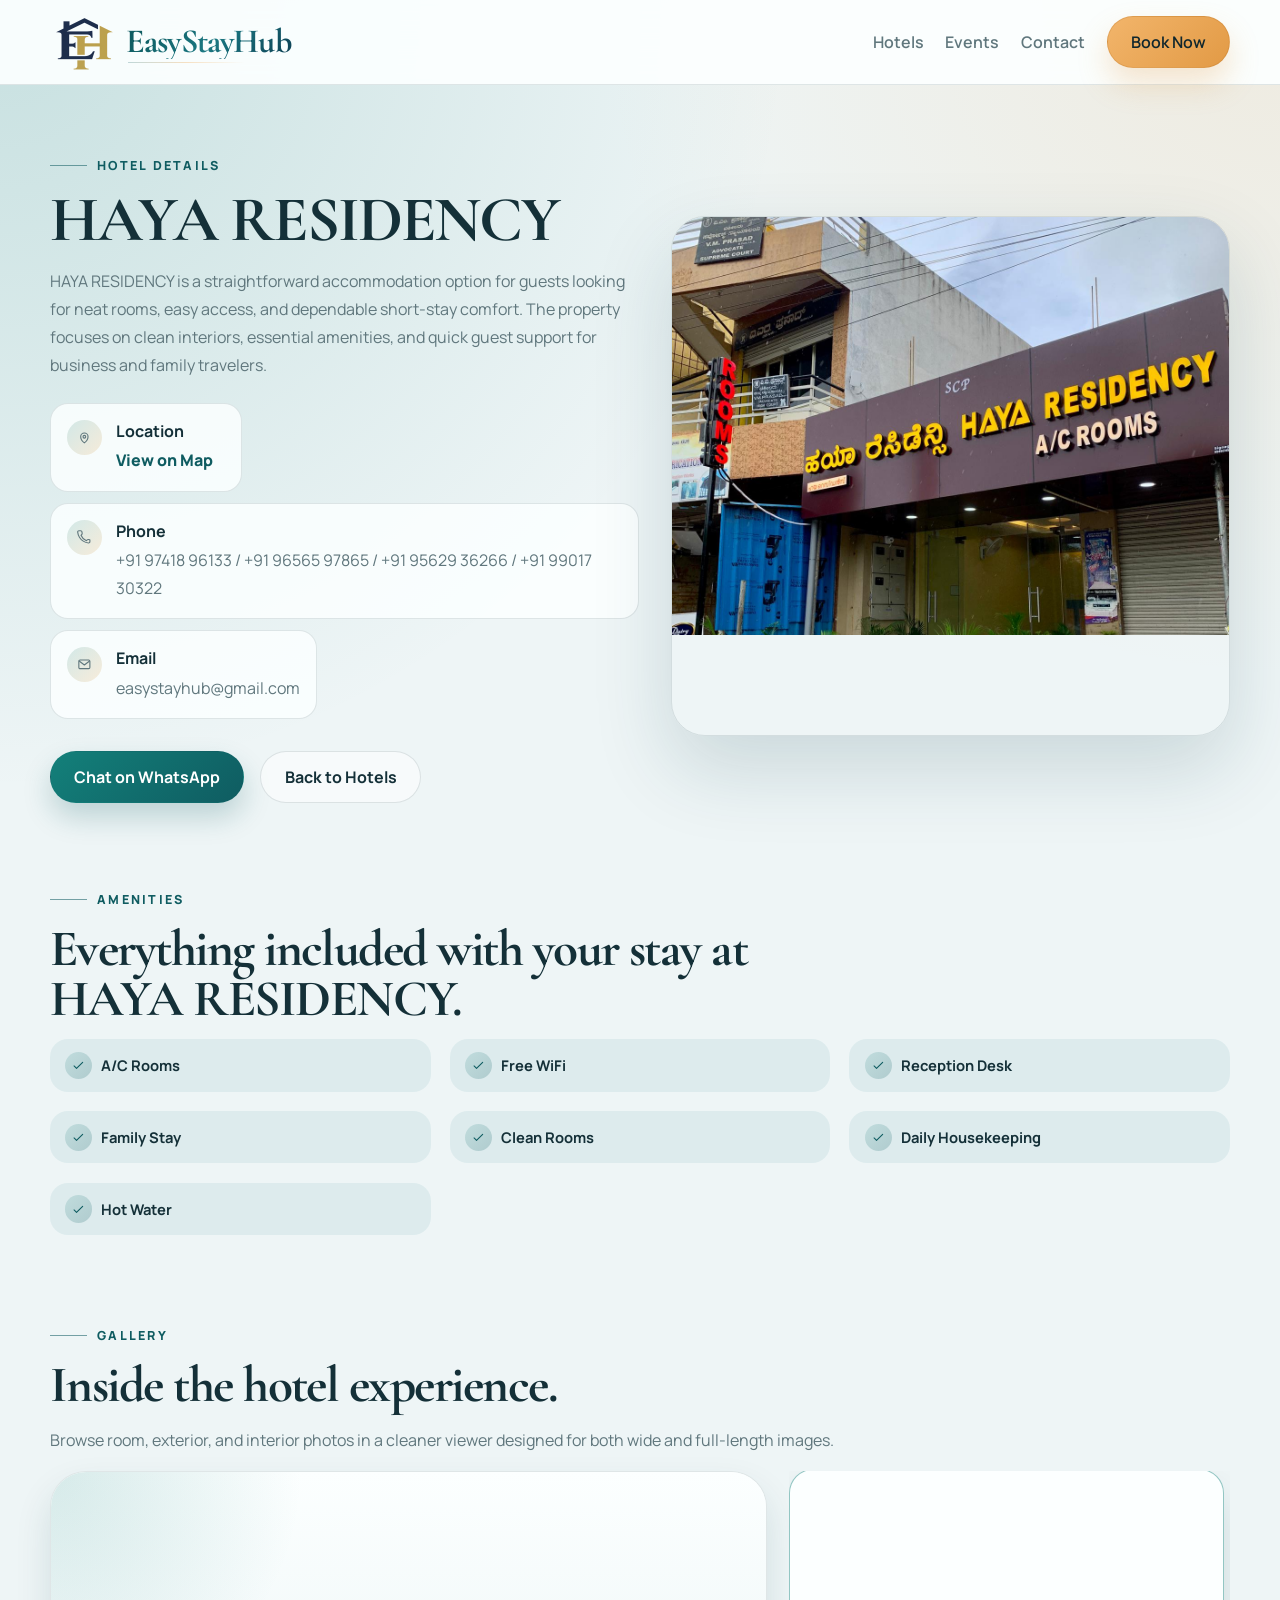
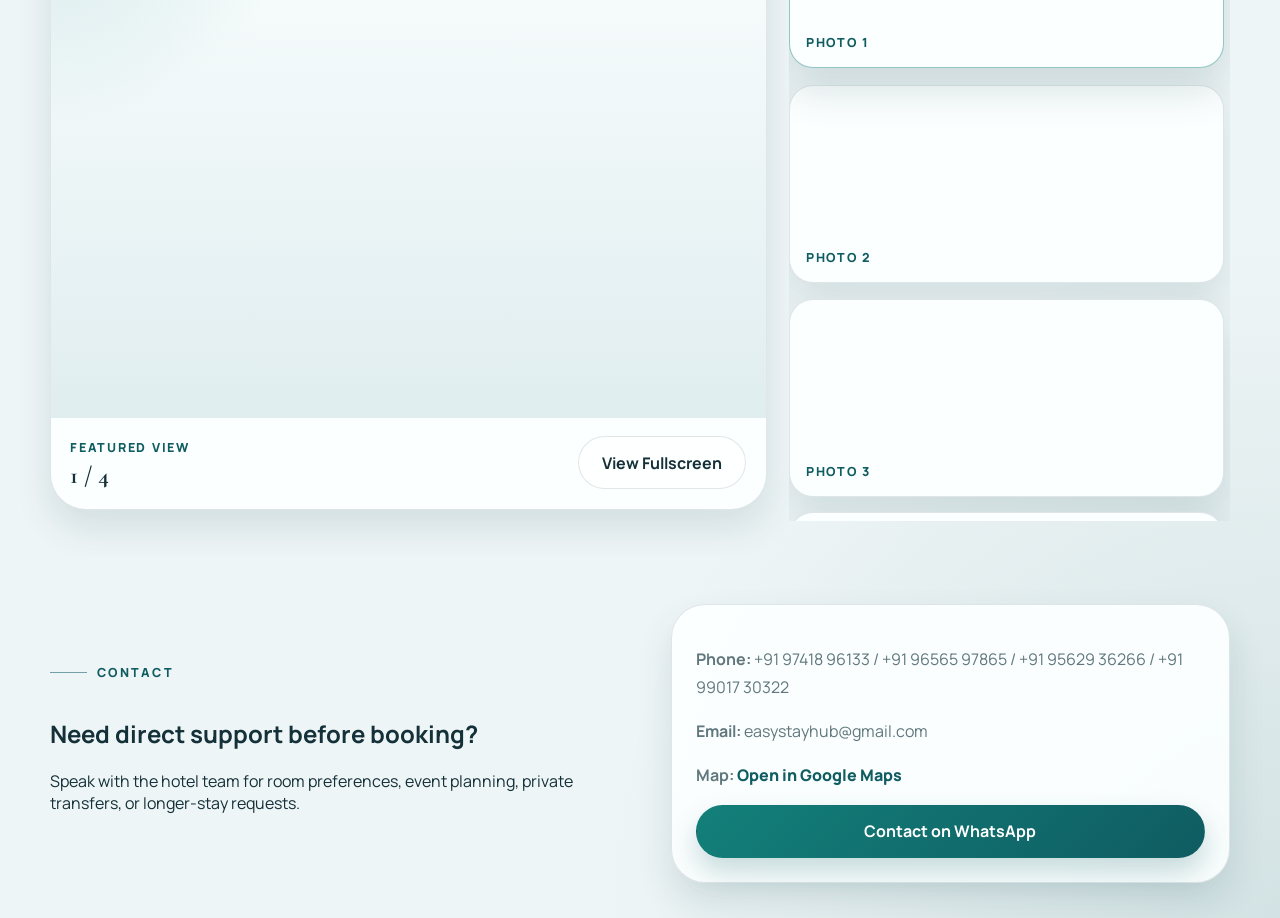
==== haya-residency-mysore.html @ eac0e6a0 "feat: add guest moments images and enhance SEO metadata for hotel pages" ====
<!DOCTYPE html>
<html lang="en">
<head>
  <meta charset="UTF-8">
  <meta name="viewport" content="width=device-width, initial-scale=1.0">
  <title>Haya Residency Mysore – Hotel near Devegowda Circle, Ring Road | EasyStayHub</title>
  <meta name="description" content="Haya Residency, Mysore – A/C rooms near Devegowda Circle on Ring Road, Alanahalli. Clean family stays, free WiFi and direct WhatsApp booking.">
  <meta name="keywords" content="Haya Residency Mysore, hotel near Devegowda Circle Mysore, hotel on Ring Road Mysore, Alanahalli hotel, AC rooms Mysore, family stay Mysore, budget hotel Mysore">
  <meta name="robots" content="index, follow, max-image-preview:large">
  <meta name="theme-color" content="#13807a">
  <link rel="canonical" href="https://www.easystayhub.in/haya-residency-mysore.html">
  <meta name="geo.region" content="IN-KA">
  <meta name="geo.placename" content="Mysuru, Karnataka">

  <meta property="og:type" content="website">
  <meta property="og:locale" content="en_IN">
  <meta property="og:site_name" content="EasyStayHub">
  <meta property="og:title" content="Haya Residency Mysore – Hotel near Devegowda Circle, Ring Road | EasyStayHub">
  <meta property="og:description" content="Haya Residency, Mysore – A/C rooms near Devegowda Circle on Ring Road, Alanahalli. Clean family stays, free WiFi and direct WhatsApp booking.">
  <meta property="og:url" content="https://www.easystayhub.in/haya-residency-mysore.html">
  <meta property="og:image" content="https://www.easystayhub.in/assets/images/haya-residency/front.jpeg">

  <meta name="twitter:card" content="summary_large_image">
  <meta name="twitter:title" content="Haya Residency Mysore – Hotel near Devegowda Circle, Ring Road | EasyStayHub">
  <meta name="twitter:description" content="Haya Residency, Mysore – A/C rooms near Devegowda Circle on Ring Road, Alanahalli. Clean family stays, free WiFi and direct WhatsApp booking.">
  <meta name="twitter:image" content="https://www.easystayhub.in/assets/images/haya-residency/front.jpeg">
  <link rel="preconnect" href="https://fonts.googleapis.com">
  <link rel="preconnect" href="https://fonts.gstatic.com" crossorigin>
  <link
    href="https://fonts.googleapis.com/css2?family=Cormorant+Garamond:wght@500;600;700&family=Manrope:wght@400;500;600;700;800&display=optional"
    rel="stylesheet"
  >
  <link rel="icon" type="image/png" sizes="32x32" href="https://www.easystayhub.in/assets/branding/logo-32.png">
  <link rel="icon" type="image/png" sizes="128x128" href="https://www.easystayhub.in/assets/branding/logo-128.png">
  <link rel="shortcut icon" href="https://www.easystayhub.in/assets/branding/logo-128.png" type="image/png">
  <link rel="apple-touch-icon" sizes="180x180" href="assets/branding/logo-clean-512.png">
  <link rel="stylesheet" href="css/styles.css">
  <!-- Google tag (gtag.js) -->
  <script async src="https://www.googletagmanager.com/gtag/js?id=G-RTJPG3TEYF"></script>
  <script>
    window.dataLayer = window.dataLayer || [];
    function gtag() {dataLayer.push(arguments);}
    gtag("js", new Date());
    gtag("config", "G-RTJPG3TEYF");
  </script>
  <script type="application/ld+json">
{
  "@context": "https://schema.org",
  "@graph": [
    {
      "@type": "Hotel",
      "@id": "https://www.easystayhub.in/haya-residency-mysore.html#hotel",
      "name": "Haya Residency Mysore",
      "alternateName": "HAYA RESIDENCY",
      "url": "https://www.easystayhub.in/haya-residency-mysore.html",
      "description": "HAYA RESIDENCY is a straightforward accommodation option for guests looking for neat rooms, easy access, and dependable short-stay comfort. The property focuses on clean interiors, essential amenities, and quick guest support for business and family travelers.",
      "image": [
        "https://www.easystayhub.in/assets/images/haya-residency/front.jpeg",
        "https://www.easystayhub.in/assets/images/haya-residency/room-1.jpeg",
        "https://www.easystayhub.in/assets/images/haya-residency/corridor.jpeg",
        "https://www.easystayhub.in/assets/images/haya-residency/reception.jpeg"
      ],
      "telephone": "+91 99017 30322",
      "email": "easystayhub@gmail.com",
      "address": {
        "@type": "PostalAddress",
        "streetAddress": "Devegowda Circle, Ring Rd, near HP Petrol Bunk, Alanahalli",
        "addressLocality": "Mysuru",
        "addressRegion": "Karnataka",
        "addressCountry": "IN",
        "postalCode": "570028"
      },
      "areaServed": [
        {
          "@type": "Place",
          "name": "Ring Road, Mysuru"
        },
        {
          "@type": "Place",
          "name": "Alanahalli, Mysuru"
        },
        {
          "@type": "Place",
          "name": "Mysuru"
        }
      ],
      "keywords": "Haya Residency Mysore, hotel near Devegowda Circle Mysore, hotel on Ring Road Mysore, Alanahalli hotel, AC rooms Mysore, family stay Mysore, budget hotel Mysore",
      "amenityFeature": [
        {
          "@type": "LocationFeatureSpecification",
          "name": "A/C Rooms",
          "value": true
        },
        {
          "@type": "LocationFeatureSpecification",
          "name": "Free WiFi",
          "value": true
        },
        {
          "@type": "LocationFeatureSpecification",
          "name": "Reception Desk",
          "value": true
        },
        {
          "@type": "LocationFeatureSpecification",
          "name": "Family Stay",
          "value": true
        },
        {
          "@type": "LocationFeatureSpecification",
          "name": "Clean Rooms",
          "value": true
        },
        {
          "@type": "LocationFeatureSpecification",
          "name": "Daily Housekeeping",
          "value": true
        },
        {
          "@type": "LocationFeatureSpecification",
          "name": "Hot Water",
          "value": true
        }
      ],
      "brand": {
        "@type": "Brand",
        "name": "EasyStayHub"
      }
    },
    {
      "@type": "BreadcrumbList",
      "itemListElement": [
        {
          "@type": "ListItem",
          "position": 1,
          "name": "EasyStayHub",
          "item": "https://www.easystayhub.in/"
        },
        {
          "@type": "ListItem",
          "position": 2,
          "name": "Hotels in Mysore",
          "item": "https://www.easystayhub.in/#rooms"
        },
        {
          "@type": "ListItem",
          "position": 3,
          "name": "Haya Residency Mysore",
          "item": "https://www.easystayhub.in/haya-residency-mysore.html"
        }
      ]
    }
  ]
}
  </script>
</head>
<body>
  <div class="site-shell">
    <header class="header header--solid" id="header">
      <div class="container header__inner">
        <a class="brand" href="index.html" aria-label="EasyStayHub home">
          <img
            class="brand__icon"
            src="assets/branding/logo-clean-256.png"
            alt="EasyStayHub logo"
            width="256"
            height="256"
            fetchpriority="high"
            decoding="async"
          >
          <span class="brand__wordmark">EasyStayHub</span>
        </a>
        <nav class="nav nav--static">
          <a href="index.html#rooms">Hotels</a>
          <a href="index.html#events">Events</a>
          <a href="index.html#booking">Contact</a>
          <a class="button button--sm button--dark" href="index.html#booking">Book Now</a>
        </nav>
      </div>
    </header>

    <main id="hotelDetails" data-hotel="haya-residency">
    <section class="detail-hero">
      <div class="container detail-hero__layout">
        <div class="detail-hero__copy">
          <span class="eyebrow">Hotel Details</span>
          <h1>HAYA RESIDENCY</h1>
          <p class="detail-hero__lead">HAYA RESIDENCY is a straightforward accommodation option for guests looking for neat rooms, easy access, and dependable short-stay comfort. The property focuses on clean interiors, essential amenities, and quick guest support for business and family travelers.</p>
          <div class="detail-hero__info">
            <div><span class="ui-icon ui-icon--location" aria-hidden="true"><svg viewBox="0 0 24 24" fill="none" stroke="currentColor" stroke-width="1.8" stroke-linecap="round" stroke-linejoin="round"><path d="M12 21s-6-4.35-6-10a6 6 0 1 1 12 0c0 5.65-6 10-6 10Z"></path><circle cx="12" cy="11" r="2.2"></circle></svg></span><div><strong>Location</strong><span><a class="text-link" href="https://www.google.com/maps/search/?api=1&query=HAYA%20RESIDENCY%2C%20Devegowda%20Circle%2C%20Ring%20Rd%2C%20near%20HP%20Petrol%20Bunk%2C%20Alanahalli%2C%20Mysuru%2C%20Karnataka%20570028" target="_blank" rel="noreferrer">View on Map</a></span></div></div>
            <div><span class="ui-icon ui-icon--phone" aria-hidden="true"><svg viewBox="0 0 24 24" fill="none" stroke="currentColor" stroke-width="1.8" stroke-linecap="round" stroke-linejoin="round"><path d="M21 16.2v3a2 2 0 0 1-2.18 2 19.82 19.82 0 0 1-8.64-3.08 19.5 19.5 0 0 1-6-6A19.82 19.82 0 0 1 1.1 3.44 2 2 0 0 1 3.09 1.3h3a2 2 0 0 1 2 1.72l.34 2.57a2 2 0 0 1-.57 1.72L6.5 8.66a16 16 0 0 0 8.84 8.84l1.35-1.36a2 2 0 0 1 1.72-.57l2.57.34A2 2 0 0 1 21 16.2Z"></path></svg></span><div><strong>Phone</strong><span>+91 97418 96133 / +91 96565 97865 / +91 95629 36266 / +91 99017 30322</span></div></div>
            <div><span class="ui-icon ui-icon--email" aria-hidden="true"><svg viewBox="0 0 24 24" fill="none" stroke="currentColor" stroke-width="1.8" stroke-linecap="round" stroke-linejoin="round"><rect x="3" y="5" width="18" height="14" rx="2"></rect><path d="m4 7 8 6 8-6"></path></svg></span><div><strong>Email</strong><span>easystayhub@gmail.com</span></div></div>
          </div>
          <div class="hero__actions">
            <a class="button" href="https://wa.me/916362008769" target="_blank" rel="noreferrer">Chat on WhatsApp</a>
            <a class="button button--ghost" href="index.html#rooms">Back to Hotels</a>
          </div>
        </div>
        <div class="detail-hero__visual">
          <img src="assets/images/haya-residency/front.jpeg" alt="HAYA RESIDENCY exterior in Mysuru" width="1200" height="900" fetchpriority="high" decoding="async">
        </div>
      </div>
    </section>

    <section class="section">
      <div class="container">
        <div class="section-heading">
          <span class="eyebrow">Amenities</span>
          <h2>Everything included with your stay at HAYA RESIDENCY.</h2>
        </div>
        <div class="detail-amenities">
          <div class="detail-amenity"><span class="ui-icon ui-icon--amenity" aria-hidden="true"><svg viewBox="0 0 24 24" fill="none" stroke="currentColor" stroke-width="1.8" stroke-linecap="round" stroke-linejoin="round"><path d="m5 13 4 4L19 7"></path></svg></span><span>A/C Rooms</span></div><div class="detail-amenity"><span class="ui-icon ui-icon--amenity" aria-hidden="true"><svg viewBox="0 0 24 24" fill="none" stroke="currentColor" stroke-width="1.8" stroke-linecap="round" stroke-linejoin="round"><path d="m5 13 4 4L19 7"></path></svg></span><span>Free WiFi</span></div><div class="detail-amenity"><span class="ui-icon ui-icon--amenity" aria-hidden="true"><svg viewBox="0 0 24 24" fill="none" stroke="currentColor" stroke-width="1.8" stroke-linecap="round" stroke-linejoin="round"><path d="m5 13 4 4L19 7"></path></svg></span><span>Reception Desk</span></div><div class="detail-amenity"><span class="ui-icon ui-icon--amenity" aria-hidden="true"><svg viewBox="0 0 24 24" fill="none" stroke="currentColor" stroke-width="1.8" stroke-linecap="round" stroke-linejoin="round"><path d="m5 13 4 4L19 7"></path></svg></span><span>Family Stay</span></div><div class="detail-amenity"><span class="ui-icon ui-icon--amenity" aria-hidden="true"><svg viewBox="0 0 24 24" fill="none" stroke="currentColor" stroke-width="1.8" stroke-linecap="round" stroke-linejoin="round"><path d="m5 13 4 4L19 7"></path></svg></span><span>Clean Rooms</span></div><div class="detail-amenity"><span class="ui-icon ui-icon--amenity" aria-hidden="true"><svg viewBox="0 0 24 24" fill="none" stroke="currentColor" stroke-width="1.8" stroke-linecap="round" stroke-linejoin="round"><path d="m5 13 4 4L19 7"></path></svg></span><span>Daily Housekeeping</span></div><div class="detail-amenity"><span class="ui-icon ui-icon--amenity" aria-hidden="true"><svg viewBox="0 0 24 24" fill="none" stroke="currentColor" stroke-width="1.8" stroke-linecap="round" stroke-linejoin="round"><path d="m5 13 4 4L19 7"></path></svg></span><span>Hot Water</span></div>
        </div>
      </div>
    </section>

    <section class="section">
      <div class="container">
        <div class="section-heading">
          <span class="eyebrow">Gallery</span>
          <h2>Inside the hotel experience.</h2>
          <p>Browse room, exterior, and interior photos in a cleaner viewer designed for both wide and full-length images.</p>
        </div>
        <div class="detail-gallery" data-gallery-root>
          <div class="detail-gallery__stage">
            <div class="detail-gallery__stage-media">
              <img
                src="assets/images/haya-residency/front.jpeg"
                alt="Deluxe AC Room at HAYA RESIDENCY Mysuru"
                class="detail-gallery__stage-image"
                data-gallery-stage
                width="1200"
                height="900"
                decoding="async"
              >
            </div>
            <div class="detail-gallery__stage-bar">
              <div>
                <span class="detail-gallery__label">Featured View</span>
                <strong class="detail-gallery__counter" data-gallery-stage-counter>1 / 4</strong>
              </div>
              <button class="button button--ghost detail-gallery__expand" type="button" data-gallery-open>
                View Fullscreen
              </button>
            </div>
          </div>
          <div class="detail-gallery__rail" data-gallery-rail>
            
                  <button
                    class="detail-gallery__thumb is-active"
                    type="button"
                    data-gallery-index="0"
                    aria-label="View image 1"
                    aria-pressed="true"
                  >
                    <img src="assets/images/haya-residency/front.jpeg" alt="HAYA RESIDENCY exterior in Mysuru" width="1200" height="900" loading="lazy" decoding="async">
                    <span class="detail-gallery__thumb-meta">Photo 1</span>
                  </button>
                
                  <button
                    class="detail-gallery__thumb"
                    type="button"
                    data-gallery-index="1"
                    aria-label="View image 2"
                    aria-pressed="false"
                  >
                    <img src="assets/images/haya-residency/room-1.jpeg" alt="Deluxe AC Room at HAYA RESIDENCY Mysuru" width="1200" height="900" loading="lazy" decoding="async">
                    <span class="detail-gallery__thumb-meta">Photo 2</span>
                  </button>
                
                  <button
                    class="detail-gallery__thumb"
                    type="button"
                    data-gallery-index="2"
                    aria-label="View image 3"
                    aria-pressed="false"
                  >
                    <img src="assets/images/haya-residency/corridor.jpeg" alt="Deluxe AC Room at HAYA RESIDENCY Mysuru" width="1200" height="900" loading="lazy" decoding="async">
                    <span class="detail-gallery__thumb-meta">Photo 3</span>
                  </button>
                
                  <button
                    class="detail-gallery__thumb"
                    type="button"
                    data-gallery-index="3"
                    aria-label="View image 4"
                    aria-pressed="false"
                  >
                    <img src="assets/images/haya-residency/reception.jpeg" alt="Deluxe AC Room at HAYA RESIDENCY Mysuru" width="1200" height="900" loading="lazy" decoding="async">
                    <span class="detail-gallery__thumb-meta">Photo 4</span>
                  </button>
                
          </div>
        </div>
      </div>
    </section>

    <section class="section">
      <div class="container detail-contact">
        <div>
          <span class="eyebrow">Contact</span>
          <h2>Need direct support before booking?</h2>
          <p>Speak with the hotel team for room preferences, event planning, private transfers, or longer-stay requests.</p>
        </div>
        <div class="detail-contact__card">
          <p><strong>Phone:</strong> +91 97418 96133 / +91 96565 97865 / +91 95629 36266 / +91 99017 30322</p>
          <p><strong>Email:</strong> easystayhub@gmail.com</p>
          <p><strong>Map:</strong> <a class="text-link" href="https://www.google.com/maps/search/?api=1&query=HAYA%20RESIDENCY%2C%20Devegowda%20Circle%2C%20Ring%20Rd%2C%20near%20HP%20Petrol%20Bunk%2C%20Alanahalli%2C%20Mysuru%2C%20Karnataka%20570028" target="_blank" rel="noreferrer">Open in Google Maps</a></p>
          <a class="button button--full" href="https://wa.me/916362008769" target="_blank" rel="noreferrer">Contact on WhatsApp</a>
        </div>
      </div>
    </section>

    <div class="gallery-lightbox" data-gallery-modal hidden>
      <button class="gallery-lightbox__backdrop" type="button" aria-label="Close gallery" data-gallery-close></button>
      <div class="gallery-lightbox__dialog" role="dialog" aria-modal="true" aria-label="HAYA RESIDENCY image gallery">
        <button class="gallery-lightbox__close" type="button" aria-label="Close gallery" data-gallery-close>&times;</button>
        <button class="gallery-lightbox__nav gallery-lightbox__nav--prev" type="button" aria-label="Previous image" data-gallery-prev>&lsaquo;</button>
        <figure class="gallery-lightbox__figure">
          <img src="assets/images/haya-residency/front.jpeg" alt="Deluxe AC Room at HAYA RESIDENCY Mysuru" width="1200" height="900" data-gallery-modal-image decoding="async">
          <figcaption class="gallery-lightbox__caption">
            <span>HAYA RESIDENCY</span>
            <strong data-gallery-modal-counter>1 / 4</strong>
          </figcaption>
        </figure>
        <button class="gallery-lightbox__nav gallery-lightbox__nav--next" type="button" aria-label="Next image" data-gallery-next>&rsaquo;</button>
      </div>
    </div>
  </main>
  </div>

  <script src="js/hotels.js" defer></script>
  <script src="js/main.js" defer></script>
</body>
</html>
---- css/styles.css ----
:root {
  --bg: #eef5f6;
  --surface: #fcffff;
  --surface-soft: #dcebed;
  --text: #143038;
  --muted: #60777d;
  --line: rgba(20, 48, 56, 0.12);
  --brand: #13807a;
  --brand-strong: #0f5c61;
  --brand-accent: #f2b56b;
  --dark: #0d1d22;
  --white: #ffffff;
  --shadow-lg: 0 32px 80px rgba(15, 64, 73, 0.16);
  --shadow-md: 0 18px 36px rgba(15, 64, 73, 0.12);
  --radius-xl: 34px;
  --radius-lg: 24px;
  --radius-md: 18px;
  --container: 1180px;
  --header-height: 84px;
}

*,
*::before,
*::after {
  box-sizing: border-box;
}

html {
  scroll-behavior: smooth;
}

body {
  margin: 0;
  color: var(--text);
  font-family: "Manrope", sans-serif;
  background:
    radial-gradient(circle at top left, rgba(19, 128, 122, 0.18), transparent 28%),
    radial-gradient(circle at top right, rgba(242, 181, 107, 0.16), transparent 24%),
    radial-gradient(circle at bottom right, rgba(15, 92, 97, 0.12), transparent 24%),
    var(--bg);
}

body.has-modal-open {
  overflow: hidden;
}

img {
  display: block;
  width: 100%;
  height: auto;
}

[hidden] {
  display: none !important;
}

section img,
.hotel-card img,
.event-card img,
.detail-gallery__thumb img,
.detail-gallery__stage-image,
.gallery-lightbox__figure img {
  content-visibility: auto;
}

a {
  color: inherit;
  text-decoration: none;
}

button,
input,
select {
  font: inherit;
}

.container {
  width: min(calc(100% - 2rem), var(--container));
  margin: 0 auto;
}

.site-shell {
  overflow: clip;
}

.topbar {
  background: var(--dark);
  color: rgba(255, 255, 255, 0.82);
}

.topbar__inner,
.topbar__contact,
.topbar__links,
.header__inner,
.nav,
.hero__actions,
.hero__features,
.room-meta,
.topbar__contact {
  display: flex;
  align-items: center;
}

.topbar__inner {
  min-height: 42px;
  justify-content: space-between;
  gap: 1rem;
  font-size: 0.87rem;
}

.topbar__contact,
.topbar__links {
  gap: 1.4rem;
}

.header {
  position: sticky;
  top: 0;
  z-index: 20;
  backdrop-filter: blur(16px);
  background: rgba(238, 245, 246, 0.74);
  border-bottom: 1px solid transparent;
  transition: background-color 0.25s ease, border-color 0.25s ease, box-shadow 0.25s ease;
}

.header.is-scrolled {
  background: rgba(252, 255, 255, 0.92);
  border-color: var(--line);
  box-shadow: 0 14px 30px rgba(15, 64, 73, 0.08);
}

.header__inner {
  min-height: var(--header-height);
  justify-content: space-between;
  gap: 1rem;
}

.brand {
  display: inline-flex;
  align-items: center;
  gap: 0.75rem;
  flex-shrink: 0;
  transition: transform 0.24s ease;
}

.brand__icon {
  display: block;
  width: 4rem;
  height: 4rem;
  object-fit: contain;
  flex-shrink: 0;
  padding: 0;
  border-radius: 0;
  background: transparent;
  border: 0;
  box-shadow: none;
  animation: brandFloat 5.8s ease-in-out infinite;
}

.brand__wordmark {
  font-family: "Cormorant Garamond", serif;
  font-size: 2.12rem;
  font-weight: 700;
  line-height: 1;
  letter-spacing: -0.025em;
  background: linear-gradient(135deg, #0f5c61 10%, #1b7781 52%, #0d3f53 100%);
  -webkit-background-clip: text;
  background-clip: text;
  color: transparent;
  text-shadow: none;
  position: relative;
  animation: brandReveal 0.9s ease-out both;
}

.brand__wordmark::after {
  content: "";
  position: absolute;
  left: 0.1rem;
  bottom: -0.28rem;
  width: calc(100% - 0.2rem);
  height: 1px;
  background: linear-gradient(90deg, rgba(15, 92, 97, 0.3), rgba(242, 181, 107, 0.5), rgba(15, 92, 97, 0));
  transform: scaleX(0.72);
  transform-origin: left center;
  opacity: 0.8;
  transition: transform 0.24s ease, opacity 0.24s ease;
}

.hero__content h1,
.hero-card--review h2,
.section-copy h2,
.section-heading h2,
.room-feature__content h3,
.room-card__body h3,
.amenity-card__body h3,
.testimonial h3,
.offer-card__body h3,
.cta-panel__copy h2,
.footer h3 {
  font-family: "Cormorant Garamond", serif;
}

.brand__icon--footer {
  background: transparent;
  border: 0;
}

.brand__wordmark--footer {
  background: linear-gradient(135deg, rgba(255, 255, 255, 0.98), rgba(214, 239, 236, 0.92));
  -webkit-background-clip: text;
  background-clip: text;
  color: transparent;
}

.brand__wordmark--footer::after {
  background: linear-gradient(90deg, rgba(255, 255, 255, 0.36), rgba(242, 181, 107, 0.55), rgba(255, 255, 255, 0));
}

.brand:hover,
.brand:focus-visible {
  transform: translateY(-1px);
}

.brand:hover .brand__wordmark::after,
.brand:focus-visible .brand__wordmark::after {
  transform: scaleX(1);
  opacity: 1;
}

.brand:hover .brand__icon,
.brand:focus-visible .brand__icon {
  animation-duration: 2.8s;
}

@keyframes brandReveal {
  from {
    opacity: 0;
    transform: translateY(8px);
    letter-spacing: 0.01em;
  }

  to {
    opacity: 1;
    transform: translateY(0);
    letter-spacing: -0.025em;
  }
}

@keyframes brandFloat {
  0%,
  100% {
    transform: translateY(0);
  }

  50% {
    transform: translateY(-2px);
  }
}

.nav {
  gap: 1.35rem;
}

.nav a {
  color: var(--muted);
  font-weight: 600;
  transition: color 0.2s ease;
}

.nav a:hover,
.nav a:focus-visible {
  color: var(--text);
}

.nav-toggle {
  display: none;
  width: 3rem;
  height: 3rem;
  padding: 0;
  border: 0;
  border-radius: 50%;
  background: var(--surface);
  box-shadow: var(--shadow-md);
  cursor: pointer;
}

.nav-toggle span {
  display: block;
  width: 18px;
  height: 2px;
  margin: 5px auto;
  background: var(--text);
  transition: transform 0.2s ease;
}

.nav-toggle.is-active span:first-child {
  transform: translateY(7px) rotate(45deg);
}

.nav-toggle.is-active span:last-child {
  transform: translateY(-7px) rotate(-45deg);
}

.button {
  display: inline-flex;
  align-items: center;
  justify-content: center;
  min-height: 52px;
  padding: 0.9rem 1.45rem;
  border: 1px solid transparent;
  border-radius: 999px;
  background: linear-gradient(135deg, var(--brand), var(--brand-strong));
  color: var(--white);
  font-weight: 700;
  box-shadow: 0 14px 28px rgba(15, 92, 97, 0.22);
  transition: transform 0.2s ease, box-shadow 0.2s ease;
}

.button:hover,
.button:focus-visible {
  transform: translateY(-1px);
  box-shadow: 0 18px 34px rgba(15, 92, 97, 0.28);
}

.button--ghost {
  background: rgba(255, 255, 255, 0.5);
  color: var(--text);
  border-color: var(--line);
  box-shadow: none;
}

.button--sm,
.button--dark {
  min-height: 44px;
}

.button--dark {
  background: linear-gradient(135deg, #f2b56b, #e29a45);
  color: #10272d;
  border-color: rgba(162, 98, 24, 0.18);
  box-shadow: 0 16px 30px rgba(226, 154, 69, 0.26);
}

.button--dark:hover,
.button--dark:focus-visible {
  box-shadow: 0 20px 34px rgba(226, 154, 69, 0.34);
}

.nav a.button--dark {
  color: #10272d;
}

.button--full {
  width: 100%;
}

.eyebrow {
  display: inline-flex;
  align-items: center;
  gap: 0.65rem;
  margin-bottom: 1rem;
  color: var(--brand-strong);
  font-size: 0.78rem;
  font-weight: 800;
  text-transform: uppercase;
  letter-spacing: 0.18em;
}

.eyebrow::before {
  content: "";
  width: 2.3rem;
  height: 1px;
  background: currentColor;
  opacity: 0.55;
}

.eyebrow--small {
  font-size: 0.72rem;
  margin-bottom: 0.7rem;
}

.hero {
  padding: 1.6rem 0 1.2rem;
}

.hero,
.detail-hero,
.footer {
  content-visibility: visible;
}

.hero__layout,
.section-grid,
.rooms-grid,
.cta-panel,
.footer__grid {
  display: grid;
  gap: 2rem;
}

.hero__layout {
  grid-template-columns: 1.02fr 0.98fr;
  align-items: center;
}

.hero__content h1 {
  margin: 0;
  font-size: clamp(2.4rem, 4.2vw, 4.1rem);
  line-height: 0.96;
  letter-spacing: -0.03em;
}

.hero__lead,
.section-copy p,
.section-heading p,
.room-feature__content p,
.room-card__body p,
.amenity-card__body p,
.testimonial span,
.offer-card__body p,
.cta-panel__copy p,
.footer p,
.footer__summary,
.location-list {
  color: var(--muted);
  line-height: 1.8;
}

.hero__lead {
  margin: 0.75rem 0 0;
  max-width: 41rem;
  font-size: 1rem;
}

.hero__features {
  flex-wrap: wrap;
  gap: 0.8rem;
  margin-top: 0.9rem;
}

.hero-feature {
  padding: 0.55rem 0.82rem;
  border-radius: 999px;
  background: rgba(252, 255, 255, 0.78);
  border: 1px solid var(--line);
  font-size: 0.84rem;
  font-weight: 700;
}

.hero__actions {
  gap: 1rem;
  flex-wrap: wrap;
  margin-top: 1rem;
}

.hero-search,
.hotel-filter {
  margin-top: 1rem;
  display: grid;
  gap: 0.7rem;
  width: min(100%, 34rem);
  padding: 0;
  border: 0;
  background: transparent;
  box-shadow: none;
}

.hotel-filter {
  margin: 0 0 1.1rem;
  width: min(100%, 30rem);
  padding: 0.8rem;
  border: 1px solid rgba(19, 128, 122, 0.18);
  border-radius: 16px;
  background: linear-gradient(180deg, rgba(255, 255, 255, 0.58), rgba(220, 235, 237, 0.52));
}

.hero-search__copy {
  display: grid;
  gap: 0.2rem;
}

.hero-search__copy strong {
  font-size: 1.05rem;
}

.hero-search__copy span {
  color: var(--muted);
  font-weight: 600;
}

.hero-search__controls {
  display: grid;
  grid-template-columns: minmax(0, 1fr) auto;
  gap: 0.65rem;
  align-items: center;
}

.hero-search__controls input,
.hotel-filter__field select {
  min-height: 52px;
  padding: 0.7rem 0.85rem;
  border: 1px solid var(--line);
  border-radius: 14px;
  background: var(--white);
  color: var(--text);
  width: 100%;
}

.hotel-filter__field select {
  appearance: none;
  -webkit-appearance: none;
  -moz-appearance: none;
  padding-right: 2.5rem;
  font-weight: 700;
  background-color: rgba(255, 255, 255, 0.96);
}

.hero-search__controls input:focus,
.hotel-filter__field select:focus {
  outline: 0;
  border-color: rgba(19, 128, 122, 0.45);
  box-shadow: 0 0 0 3px rgba(19, 128, 122, 0.12);
}

.hero-search__controls .button {
  min-width: 120px;
}

.hero-search__message {
  margin: 0;
  min-height: 1.3rem;
  color: var(--brand-strong);
  font-weight: 700;
  font-size: 0.88rem;
}

.hero__visual {
  position: relative;
  min-height: 430px;
}

.hero-card {
  position: absolute;
  border-radius: var(--radius-xl);
  overflow: hidden;
  box-shadow: var(--shadow-lg);
}

.hero-card--main {
  inset: 0 1.5rem 2.4rem 0;
}

.hero-card--main img,
.about-visual__frame img,
.about-visual__secondary img,
.room-feature__image img,
.room-card img,
.amenity-card img,
.offer-card img,
.location-visual img,
.gallery-item img {
  height: 100%;
  object-fit: cover;
}

.hero-card--review {
  right: 0;
  bottom: 0.6rem;
  width: min(18rem, 78%);
  min-height: 185px;
  padding: 0.85rem;
  background: rgba(252, 255, 255, 0.9);
  backdrop-filter: blur(14px);
  display: flex;
  flex-direction: column;
  font-size: 0;
}

.hero-card--review .stars,
.hero-card--review .guest,
.hero-card--review > p,
.hero-spotlight__footer {
  display: none;
}

.hero-spotlight__eyebrow {
  display: inline-block;
  margin-bottom: 0.3rem;
  color: var(--brand-strong);
  font-size: 0.66rem;
  font-weight: 800;
  letter-spacing: 0.14em;
  text-transform: uppercase;
}

.stars {
  color: var(--brand-accent);
  letter-spacing: 0.12em;
  font-size: 0.92rem;
  font-weight: 800;
}

.hero-card--review h2 {
  margin: 0.15rem 0 0.45rem;
  font-size: 1.18rem;
  min-height: auto;
  line-height: 1.15;
}

.hero-card--review p,
.about-visual__panel p {
  margin: 0;
  line-height: 1.6;
}

.hero-spotlight__media {
  display: block;
  margin-top: 0.2rem;
  overflow: hidden;
  border-radius: 1.1rem;
  border: 1px solid rgba(20, 48, 56, 0.08);
  box-shadow: 0 12px 24px rgba(15, 64, 73, 0.08);
  flex: 1;
}

.hero-spotlight__media img {
  width: 100%;
  height: 100%;
  min-height: 95px;
  object-fit: cover;
}

.guest {
  display: flex;
  align-items: center;
  gap: 0.8rem;
  margin-top: 0.8rem;
}

.guest img {
  width: 3rem;
  height: 3rem;
  border-radius: 50%;
  object-fit: cover;
}

.guest span {
  font-weight: 700;
}

.hero__stats {
  display: grid;
  grid-template-columns: repeat(4, minmax(0, 1fr));
  gap: 1rem;
  margin-top: 0.35rem;
}

.stat-card,
.amenity-card__body,
.offer-card__body,
.testimonial,
.booking-form,
.location-visual,
.feature-panel {
  border-radius: var(--radius-lg);
}

.stat-card {
  padding: 1rem;
  background: rgba(252, 255, 255, 0.86);
  border: 1px solid var(--line);
}

.stat-card strong {
  display: block;
  margin-bottom: 0.2rem;
  font-size: 1.75rem;
  line-height: 1;
}

.stat-card span {
  font-size: 0.95rem;
}

.section {
  padding: 3rem 0 2.2rem;
  content-visibility: auto;
  contain-intrinsic-size: 700px;
}

.section-grid {
  grid-template-columns: 1.02fr 0.98fr;
  align-items: center;
}

.section-grid--reverse {
  grid-template-columns: 0.95fr 1.05fr;
}

.section-copy h2,
.section-heading h2,
.cta-panel__copy h2 {
  margin: 0;
  font-size: clamp(2.5rem, 4vw, 4rem);
  line-height: 0.98;
  letter-spacing: -0.03em;
}

.about__stats {
  display: grid;
  grid-template-columns: repeat(3, minmax(0, 1fr));
  gap: 1rem;
  margin-top: 1.8rem;
  margin-bottom: 1.8rem;
}

.about__stats div {
  padding: 1rem;
  border-radius: var(--radius-md);
  background: rgba(252, 255, 255, 0.82);
  border: 1px solid var(--line);
}

.about__stats strong {
  display: block;
  margin-bottom: 0.35rem;
  font-size: 1.8rem;
}

.about-visual {
  position: relative;
  min-height: 620px;
}

.about-visual__frame {
  position: absolute;
  inset: 0 3.6rem 4.8rem 0;
  overflow: hidden;
  border-radius: var(--radius-xl);
  box-shadow: var(--shadow-lg);
}

.about-visual__secondary {
  position: absolute;
  right: 0;
  top: 3rem;
  width: min(14rem, 42%);
  height: 13rem;
  overflow: hidden;
  border-radius: var(--radius-lg);
  box-shadow: var(--shadow-md);
}

.about-visual__panel {
  position: absolute;
  left: 1rem;
  bottom: 0;
  width: min(16rem, 60%);
  padding: 1.35rem;
  border-radius: var(--radius-lg);
  background: rgba(252, 255, 255, 0.94);
  box-shadow: var(--shadow-md);
}

.about-visual__panel span {
  display: block;
  margin-bottom: 0.35rem;
  font-family: "Cormorant Garamond", serif;
  font-size: 2.4rem;
}

.section-heading {
  max-width: 52rem;
  margin-bottom: 0.9rem;
}

.section-heading--split {
  max-width: none;
  display: grid;
  grid-template-columns: 1fr minmax(18rem, 27rem);
  gap: 1.6rem;
  align-items: end;
}

.rooms-grid {
  grid-template-columns: 1.25fr 0.95fr;
  align-items: start;
}

.hotel-grid,
.event-grid,
.detail-amenities,
.detail-gallery {
  display: grid;
  gap: 1.2rem;
}

.hotel-grid {
  grid-template-columns: repeat(3, minmax(0, 1fr));
  align-items: stretch;
  min-height: 760px;
}

.hotel-grid__mobile-intro {
  display: none;
}

.hotel-grid__mobile-eyebrow {
  display: inline-flex;
  align-items: center;
  width: fit-content;
  padding: 0.35rem 0.7rem;
  border-radius: 999px;
  background: rgba(19, 128, 122, 0.12);
  color: var(--brand-strong);
  font-size: 0.72rem;
  font-weight: 800;
  letter-spacing: 0.14em;
  text-transform: uppercase;
}

.hotel-location-group,
.hotel-location-group__head,
.hotel-location-group__rail {
  display: grid;
}

.hotel-location-group {
  gap: 0.8rem;
}

.hotel-location-group__head {
  grid-template-columns: minmax(0, 1fr) auto;
  align-items: end;
  gap: 0.75rem;
}

.hotel-location-group__head h3 {
  margin: 0;
  font-family: "Cormorant Garamond", serif;
  font-size: 2rem;
  line-height: 0.95;
  letter-spacing: -0.03em;
}

.hotel-location-group__head span {
  color: var(--brand-strong);
  font-size: 0.78rem;
  font-weight: 800;
  letter-spacing: 0.12em;
  text-transform: uppercase;
}

.hotel-location-group__rail {
  grid-auto-flow: column;
}

.hotel-grid__empty {
  margin: 0;
  padding: 1rem;
  border-radius: var(--radius-md);
  border: 1px solid var(--line);
  background: rgba(252, 255, 255, 0.88);
  color: var(--muted);
  font-weight: 700;
}

.hotel-filter__field {
  display: grid;
  gap: 0.45rem;
  width: 100%;
  font-weight: 800;
  font-size: 0.86rem;
  letter-spacing: 0.02em;
  color: var(--brand-strong);
  position: relative;
}

.hotel-filter__field::after {
  content: "";
  position: absolute;
  right: 0.95rem;
  bottom: 1rem;
  width: 0.55rem;
  height: 0.55rem;
  border-right: 2px solid rgba(20, 48, 56, 0.65);
  border-bottom: 2px solid rgba(20, 48, 56, 0.65);
  transform: rotate(45deg);
  pointer-events: none;
}

.hotel-card,
.event-card {
  overflow: hidden;
  background: var(--surface);
  border: 1px solid var(--line);
  border-radius: var(--radius-xl);
  box-shadow: var(--shadow-md);
  transition: transform 0.22s ease, box-shadow 0.22s ease, border-color 0.22s ease;
}

.hotel-card {
  display: flex;
  flex-direction: column;
  height: 100%;
  min-height: 474px;
}

.hotel-card:hover,
.event-card:hover,
.room-card:hover,
.amenity-card:hover,
.offer-card:hover {
  transform: translateY(-4px);
  border-color: rgba(19, 128, 122, 0.22);
  box-shadow: 0 22px 44px rgba(15, 64, 73, 0.14);
}

.hotel-card img,
.event-card img {
  height: 180px;
  object-fit: cover;
  aspect-ratio: 4 / 3;
}

.hotel-card__media {
  display: block;
  position: relative;
}

.hotel-card__city {
  position: absolute;
  top: 0.9rem;
  left: 0.9rem;
  display: inline-flex;
  align-items: center;
  padding: 0.42rem 0.72rem;
  border-radius: 999px;
  background: rgba(12, 30, 35, 0.68);
  color: rgba(255, 255, 255, 0.98);
  backdrop-filter: blur(10px);
  font-size: 0.72rem;
  font-weight: 800;
  letter-spacing: 0.08em;
  text-transform: uppercase;
}

.hotel-card__title-link {
  color: inherit;
}

.hotel-card__title-link:hover,
.hotel-card__title-link:focus-visible {
  color: var(--brand-strong);
}

.hotel-card__body,
.event-card__body {
  padding: 0.95rem;
}

.hotel-card__body {
  display: flex;
  flex: 1;
  flex-direction: column;
  gap: 0.65rem;
}

.hotel-card__top h3,
.event-card__body h3,
.detail-hero__copy h1 {
  margin: 0 0 0.5rem;
  font-family: "Cormorant Garamond", serif;
}

.hotel-card__top h3 {
  font-size: 1.4rem;
  line-height: 1.05;
  min-height: 2.7rem;
  display: -webkit-box;
  -webkit-line-clamp: 2;
  -webkit-box-orient: vertical;
  overflow: hidden;
}
.event-card__body p,
.detail-hero__lead,
.detail-contact__card p {
  color: var(--muted);
  line-height: 1.75;
}

.hotel-card__meta,
.hotel-card__amenities,
.hotel-card__actions,
.detail-hero__info {
  display: flex;
  flex-wrap: wrap;
  gap: 0.7rem;
}

.hotel-card__meta,
.hotel-card__amenities {
  margin-top: 0;
}

.hotel-card__meta {
  min-height: 5.2rem;
  align-content: flex-start;
}

.hotel-card__amenities {
  min-height: 4rem;
  align-content: flex-start;
}

.hotel-card__meta > span,
.hotel-card__amenities > span,
.detail-amenity {
  display: inline-flex;
  align-items: center;
  gap: 0.55rem;
  padding: 0.38rem 0.62rem;
  border-radius: 999px;
  background: rgba(220, 235, 237, 0.92);
  font-size: 0.78rem;
  font-weight: 700;
}

.ui-icon {
  display: inline-flex;
  align-items: center;
  justify-content: center;
  width: 1.7rem;
  height: 1.7rem;
  border-radius: 50%;
  background: linear-gradient(135deg, rgba(19, 128, 122, 0.14), rgba(15, 92, 97, 0.22));
  color: var(--brand-strong);
  flex-shrink: 0;
}

.ui-icon svg {
  width: 0.92rem;
  height: 0.92rem;
}

.hotel-card__actions {
  margin-top: auto;
  display: grid;
  gap: 0.45rem;
}

.hotel-card__links {
  display: flex;
  align-items: center;
  justify-content: space-between;
  gap: 0.75rem;
  flex-wrap: wrap;
}

.hotel-card__actions .text-link {
  display: inline-flex;
  align-items: center;
  min-height: 36px;
  font-size: 0.9rem;
}

.hotel-card__cta-group {
  display: grid;
  grid-template-columns: repeat(2, minmax(0, 1fr));
  gap: 0.55rem;
}

.hotel-card__cta {
  min-height: 40px;
  padding: 0.6rem 0.8rem;
  min-width: 0;
  font-size: 0.84rem;
  font-weight: 800;
  line-height: 1.1;
  white-space: nowrap;
}

.hotel-card__cta:not(.hotel-card__cta--enquire) {
  background: linear-gradient(135deg, rgba(19, 128, 122, 0.14), rgba(15, 92, 97, 0.22));
  color: var(--brand-strong);
  border-color: rgba(19, 128, 122, 0.26);
  box-shadow: 0 10px 20px rgba(15, 92, 97, 0.1);
}

.hotel-card__cta:not(.hotel-card__cta--enquire):hover,
.hotel-card__cta:not(.hotel-card__cta--enquire):focus-visible {
  box-shadow: 0 14px 26px rgba(15, 92, 97, 0.14);
}

.hotel-card__cta--enquire {
  background: linear-gradient(135deg, #0f5c61, #143038);
  color: #ffffff;
  border-color: rgba(15, 92, 97, 0.32);
  box-shadow: 0 16px 28px rgba(11, 23, 27, 0.24);
}

.hotel-card__cta--enquire:hover,
.hotel-card__cta--enquire:focus-visible {
  box-shadow: 0 20px 34px rgba(11, 23, 27, 0.3);
}

.event-grid {
  grid-template-columns: 1.2fr 1fr 1fr;
  align-items: stretch;
}

.event-card {
  display: flex;
  flex-direction: column;
  height: 100%;
  min-height: 180px;
  position: relative;
}

.event-card::after {
  content: "";
  position: absolute;
  inset: 0;
  background: linear-gradient(180deg, rgba(5, 12, 15, 0) 38%, rgba(5, 12, 15, 0.52) 100%);
  pointer-events: none;
}

.event-card__body {
  position: absolute;
  left: 0;
  right: 0;
  bottom: 0;
  z-index: 1;
  display: flex;
  flex-direction: column;
  gap: 0.45rem;
  padding: 0.95rem;
}

.event-card--spotlight {
  grid-row: span 2;
}

.event-card--spotlight img {
  height: 100%;
  min-height: 430px;
}

.event-card__body span {
  display: inline-block;
  margin-bottom: 0.2rem;
  color: rgba(255, 255, 255, 0.96);
  font-size: 0.78rem;
  font-weight: 800;
  letter-spacing: 0.16em;
  text-transform: uppercase;
}

.event-card__badge {
  align-self: flex-start;
  margin-bottom: 0.35rem;
  padding: 0.28rem 0.62rem;
  border-radius: 999px;
  background: rgba(255, 255, 255, 0.2);
  border: 1px solid rgba(255, 255, 255, 0.4);
  color: rgba(255, 255, 255, 0.98);
  font-size: 0.68rem;
  letter-spacing: 0.12em;
}

.event-card__cta {
  align-self: flex-start;
  margin-top: 0.25rem;
  padding: 0.4rem 0.72rem;
  border-radius: 999px;
  background: rgba(255, 255, 255, 0.92);
  color: #12353d;
  font-size: 0.78rem;
  font-weight: 800;
}

.event-card__body h3 {
  margin: 0;
  font-size: 1.32rem;
  line-height: 1.2;
}

.room-feature,
.room-card,
.amenity-card,
.offer-card {
  overflow: hidden;
  background: var(--surface);
  border: 1px solid var(--line);
  border-radius: var(--radius-xl);
  box-shadow: var(--shadow-md);
  transition: transform 0.22s ease, box-shadow 0.22s ease, border-color 0.22s ease;
}

.room-feature {
  display: grid;
  grid-template-columns: 1.02fr 0.98fr;
}

.room-feature__image {
  min-height: 100%;
}

.room-feature__content {
  padding: 1.6rem;
}

.room-feature__content h3,
.room-card__body h3,
.amenity-card__body h3,
.offer-card__body h3,
.testimonial h3 {
  margin: 0 0 0.55rem;
  font-size: 2rem;
}

.room-meta {
  flex-wrap: wrap;
  gap: 0.7rem;
  margin: 1rem 0 1.2rem;
}

.room-meta span {
  padding: 0.48rem 0.72rem;
  border-radius: 999px;
  background: rgba(220, 235, 237, 0.92);
  font-size: 0.88rem;
  font-weight: 700;
}

.text-link {
  color: var(--brand-strong);
  font-weight: 800;
}

.room-list,
.amenity-grid,
.offer-grid,
.gallery-grid {
  display: grid;
  gap: 1.2rem;
}

.room-list {
  grid-template-columns: 1fr;
}

.room-card img {
  height: 220px;
}

.room-card__body,
.amenity-card__body,
.offer-card__body {
  padding: 1.2rem 1.25rem 1.35rem;
}

.amenity-grid {
  grid-template-columns: repeat(6, minmax(0, 1fr));
  gap: 0.9rem;
}

.experience {
  position: relative;
  overflow: hidden;
  background:
    radial-gradient(circle at 10% 5%, rgba(19, 128, 122, 0.28), transparent 36%),
    radial-gradient(circle at 90% 90%, rgba(242, 181, 107, 0.22), transparent 32%),
    linear-gradient(160deg, #d2e5e8 0%, #e5f0f2 45%, #edf5f6 100%);
}

.experience::before {
  content: "";
  position: absolute;
  inset: 0;
  background: linear-gradient(180deg, rgba(255, 255, 255, 0.22), rgba(255, 255, 255, 0));
  pointer-events: none;
}

.experience .container {
  position: relative;
  z-index: 1;
}

.experience .section-heading {
  margin-bottom: 1.6rem;
}

.experience .section-heading h2 {
  max-width: 44rem;
}

.amenity-card {
  text-align: center;
  border: 1px solid rgba(19, 128, 122, 0.2);
  border-radius: var(--radius-md);
  background: linear-gradient(180deg, rgba(255, 255, 255, 0.97), rgba(242, 249, 250, 0.94));
  box-shadow: 0 12px 26px rgba(15, 64, 73, 0.1);
  transition: transform 0.22s ease, box-shadow 0.22s ease, border-color 0.22s ease;
}

.amenity-card:hover,
.amenity-card:focus-within {
  transform: translateY(-5px);
  border-color: rgba(19, 128, 122, 0.34);
  box-shadow: 0 18px 34px rgba(15, 64, 73, 0.16);
}

.amenity-card__body {
  display: grid;
  justify-items: center;
  gap: 0.55rem;
  padding: 1rem 0.7rem;
}

.amenity-card__icon {
  display: inline-flex;
  align-items: center;
  justify-content: center;
  width: 3.1rem;
  height: 3.1rem;
  border-radius: 50%;
  background: linear-gradient(145deg, rgba(19, 128, 122, 0.2), rgba(242, 181, 107, 0.28));
  color: var(--brand-strong);
  box-shadow: inset 0 0 0 1px rgba(19, 128, 122, 0.16), 0 8px 16px rgba(15, 64, 73, 0.1);
}

.amenity-card:nth-child(1) .amenity-card__icon {
  background: linear-gradient(145deg, rgba(19, 128, 122, 0.24), rgba(31, 145, 126, 0.28));
}

.amenity-card:nth-child(2) .amenity-card__icon {
  background: linear-gradient(145deg, rgba(15, 92, 97, 0.22), rgba(19, 128, 122, 0.22));
}

.amenity-card:nth-child(3) .amenity-card__icon {
  background: linear-gradient(145deg, rgba(19, 128, 122, 0.2), rgba(242, 181, 107, 0.22));
}

.amenity-card:nth-child(4) .amenity-card__icon {
  background: linear-gradient(145deg, rgba(242, 181, 107, 0.24), rgba(19, 128, 122, 0.2));
}

.amenity-card:nth-child(5) .amenity-card__icon {
  background: linear-gradient(145deg, rgba(19, 128, 122, 0.24), rgba(15, 92, 97, 0.24));
}

.amenity-card:nth-child(6) .amenity-card__icon {
  background: linear-gradient(145deg, rgba(242, 181, 107, 0.22), rgba(15, 92, 97, 0.24));
}

.amenity-card__icon svg {
  width: 1.25rem;
  height: 1.25rem;
}

.amenity-card__body h3 {
  margin: 0;
  font-size: 1rem;
  line-height: 1.2;
  font-weight: 700;
  letter-spacing: -0.01em;
}

.offer-card img {
  height: 230px;
}

.testimonials {
  background: linear-gradient(180deg, rgba(242, 249, 250, 0.45), rgba(252, 255, 255, 0.95));
}

.testimonial-slider {
  position: relative;
  min-height: 330px;
}

.testimonial {
  display: none;
  padding: 2.05rem 2.15rem;
  background: rgba(255, 255, 255, 0.92);
  border: 1px solid rgba(20, 48, 56, 0.1);
  border-radius: 24px;
  box-shadow: var(--shadow-md);
}

.testimonial.is-active {
  display: block;
}

.testimonial__header {
  display: flex;
  align-items: center;
  justify-content: space-between;
  gap: 1rem;
}

.testimonial__author {
  display: flex;
  align-items: center;
  gap: 0.9rem;
}

.testimonial__author img {
  width: 3.1rem;
  height: 3.1rem;
  border-radius: 50%;
  object-fit: cover;
  flex-shrink: 0;
}

.testimonials .testimonial h3 {
  margin: 0;
  font-family: "Manrope", sans-serif;
  font-size: 1.5rem;
  line-height: 1.15;
}

.testimonials .testimonial__author span {
  color: #4f5f65;
  font-size: 1.05rem;
  font-weight: 500;
}

.testimonial__source {
  display: inline-flex;
  align-items: center;
  justify-content: center;
  width: 2.2rem;
  height: 2.2rem;
  border-radius: 50%;
  background: #ffffff;
  border: 1px solid rgba(20, 48, 56, 0.1);
  box-shadow: 0 8px 18px rgba(15, 64, 73, 0.08);
}

.testimonial__source svg {
  width: 1.2rem;
  height: 1.2rem;
}

.testimonial__stars {
  margin: 1.15rem 0 0.85rem;
  color: #e7b028;
  letter-spacing: 0.08em;
  font-size: 1.55rem;
}

.testimonial p {
  margin: 0;
  font-size: clamp(1.35rem, 2.1vw, 2rem);
  line-height: 1.65;
  color: #30474f;
}

.testimonial-dots {
  display: flex;
  gap: 0.7rem;
  margin-top: 1.3rem;
}

.testimonial-dots button {
  width: 0.85rem;
  height: 0.85rem;
  padding: 0;
  border: 0;
  border-radius: 50%;
  background: rgba(19, 128, 122, 0.22);
  cursor: pointer;
}

.testimonial-dots button.is-active {
  background: var(--brand);
}

.offer-grid {
  grid-template-columns: repeat(3, minmax(0, 1fr));
}

.offer-card--accent {
  background: linear-gradient(160deg, #10343a, #13807a);
  color: var(--white);
  border-color: transparent;
}

.offer-card--accent .offer-card__body p,
.offer-card--accent .offer-card__body span {
  color: rgba(255, 255, 255, 0.82);
}

.offer-card__body span {
  display: inline-block;
  margin-bottom: 0.55rem;
  color: var(--brand-strong);
  font-size: 0.8rem;
  font-weight: 800;
  letter-spacing: 0.16em;
  text-transform: uppercase;
}

.cta-panel {
  grid-template-columns: 1fr minmax(20rem, 27rem);
  padding: 2rem;
  border-radius: calc(var(--radius-xl) + 6px);
  background: linear-gradient(145deg, rgba(252, 255, 255, 0.98), rgba(220, 235, 237, 0.96));
  border: 1px solid var(--line);
  box-shadow: var(--shadow-lg);
}

.booking-form {
  display: grid;
  grid-template-columns: repeat(2, minmax(0, 1fr));
  gap: 0.75rem;
  padding: 1rem 1.1rem;
  background: rgba(255, 255, 255, 0.68);
  border: 1px solid var(--line);
  align-items: start;
}

.booking-form label {
  display: grid;
  gap: 0.5rem;
  font-weight: 700;
  width: 100%;
  min-width: 0;
}

.booking-field {
  min-width: 0;
}

.booking-field--span-2,
.booking-field--details,
.booking-submit,
.booking-message {
  grid-column: 1 / -1;
}

.booking-form input,
.booking-form select {
  min-height: 52px;
  padding: 0.7rem 0.85rem;
  border: 1px solid var(--line);
  border-radius: 14px;
  background: var(--white);
  color: var(--text);
  width: 100%;
}

.booking-form input[type="date"] {
  /* Native date inputs can visually overflow when too short. */
  min-height: 56px;
  padding: 0.65rem 0.85rem;
  line-height: 1.2;
  box-sizing: border-box;
  overflow: hidden;
}

.booking-message {
  min-height: 1.4rem;
  margin: 0;
  color: var(--brand-strong);
  font-weight: 700;
}

.location-visual {
  overflow: hidden;
  min-height: 300px;
  max-height: 420px;
  height: clamp(300px, 38vw, 420px);
  border: 1px solid var(--line);
  box-shadow: var(--shadow-md);
}

.location .section-grid--reverse {
  align-items: stretch;
}

.location-list {
  margin: 1.2rem 0 0;
  padding: 0;
  list-style: none;
  display: grid;
  grid-template-columns: repeat(2, minmax(0, 1fr));
  gap: 0.7rem;
}

.location-list li {
  padding: 0.7rem 0.8rem;
  border-radius: 12px;
  background: rgba(252, 255, 255, 0.88);
  border: 1px solid var(--line);
  font-weight: 600;
  line-height: 1.35;
}

.header--solid {
  position: relative;
  background: rgba(252, 255, 255, 0.92);
  border-bottom-color: var(--line);
}

.nav--static {
  position: static;
}

#hotelDetails {
  min-height: 2200px;
}

.detail-hero {
  padding: 4rem 0 2rem;
  min-height: 710px;
}

.detail-hero__layout,
.detail-contact {
  display: grid;
  grid-template-columns: 1fr 0.95fr;
  gap: 2rem;
  align-items: center;
}

.detail-hero__copy h1 {
  font-size: clamp(3rem, 5vw, 5rem);
  line-height: 0.95;
  letter-spacing: -0.03em;
}

.detail-hero__visual {
  overflow: hidden;
  min-height: 520px;
  border-radius: var(--radius-xl);
  border: 1px solid var(--line);
  box-shadow: var(--shadow-lg);
}

.detail-hero__visual img {
  height: 100%;
  object-fit: cover;
  aspect-ratio: 4 / 3;
}

.detail-hero__info {
  margin: 1.5rem 0 2rem;
}

.detail-hero__info > div {
  display: flex;
  align-items: flex-start;
  gap: 0.85rem;
  min-width: 12rem;
  padding: 1rem;
  border-radius: var(--radius-md);
  background: rgba(252, 255, 255, 0.84);
  border: 1px solid var(--line);
}

.detail-hero__info .ui-icon {
  width: 2.2rem;
  height: 2.2rem;
  background: linear-gradient(135deg, rgba(19, 128, 122, 0.16), rgba(242, 181, 107, 0.24));
}

.detail-hero__info strong {
  display: block;
  margin-bottom: 0.35rem;
}

.detail-hero__info span {
  color: var(--muted);
  line-height: 1.7;
}

.detail-amenities {
  grid-template-columns: repeat(3, minmax(0, 1fr));
}

.detail-amenity {
  justify-content: flex-start;
  padding: 0.8rem 0.95rem;
  border-radius: var(--radius-md);
  font-size: 0.92rem;
}

.detail-gallery {
  grid-template-columns: minmax(0, 1.3fr) minmax(300px, 0.8fr);
  align-items: start;
  gap: 1.4rem;
}

.detail-gallery__stage,
.detail-gallery__thumb {
  background: var(--surface);
  border: 1px solid var(--line);
  box-shadow: var(--shadow-md);
}

.detail-gallery__stage {
  overflow: hidden;
  border-radius: calc(var(--radius-xl) + 2px);
}

.detail-gallery__stage-media {
  display: grid;
  place-items: center;
  min-height: 540px;
  padding: 1.2rem;
  background:
    radial-gradient(circle at top left, rgba(19, 128, 122, 0.16), transparent 28%),
    linear-gradient(180deg, rgba(252, 255, 255, 0.96), rgba(220, 235, 237, 0.88));
}

.detail-gallery__stage-image {
  width: 100%;
  max-width: 100%;
  max-height: 72vh;
  object-fit: contain;
  border-radius: var(--radius-lg);
  cursor: zoom-in;
}

.detail-gallery__stage-bar {
  display: flex;
  align-items: center;
  justify-content: space-between;
  gap: 1rem;
  padding: 1.1rem 1.2rem 1.2rem;
}

.detail-gallery__label,
.detail-gallery__thumb-meta {
  display: inline-block;
  color: var(--brand-strong);
  font-size: 0.78rem;
  font-weight: 800;
  letter-spacing: 0.14em;
  text-transform: uppercase;
}

.detail-gallery__counter {
  display: block;
  margin-top: 0.25rem;
  font-family: "Cormorant Garamond", serif;
  font-size: 1.5rem;
}

.detail-gallery__expand {
  min-height: 46px;
}

.detail-gallery__rail {
  display: grid;
  gap: 0.95rem;
  max-height: 650px;
  padding-right: 0.35rem;
  overflow: auto;
}

.detail-gallery__thumb {
  width: 100%;
  padding: 0;
  overflow: hidden;
  border-radius: var(--radius-lg);
  cursor: pointer;
  text-align: left;
  transition: transform 0.2s ease, border-color 0.2s ease, box-shadow 0.2s ease;
}

.detail-gallery__thumb:hover,
.detail-gallery__thumb:focus-visible,
.detail-gallery__thumb.is-active {
  transform: translateY(-2px);
  border-color: rgba(19, 128, 122, 0.45);
  box-shadow: 0 24px 40px rgba(15, 64, 73, 0.14);
}

.detail-gallery__thumb img {
  height: 150px;
  object-fit: cover;
}

.detail-gallery__thumb-meta {
  display: block;
  padding: 0.85rem 1rem 1rem;
}

.gallery-lightbox[hidden] {
  display: none;
}

.gallery-lightbox {
  position: fixed;
  inset: 0;
  z-index: 100;
}

.gallery-lightbox__backdrop {
  position: absolute;
  inset: 0;
  border: 0;
  background: rgba(14, 10, 7, 0.82);
  backdrop-filter: blur(8px);
}

.gallery-lightbox__dialog {
  position: relative;
  z-index: 1;
  display: grid;
  grid-template-columns: auto minmax(0, 1fr) auto;
  align-items: center;
  gap: 1rem;
  width: min(calc(100% - 2rem), 1180px);
  height: min(calc(100% - 2rem), 900px);
  margin: 1rem auto;
  padding: 1.2rem;
}

.gallery-lightbox__figure {
  margin: 0;
  display: grid;
  gap: 1rem;
  align-items: center;
  justify-items: center;
  min-height: 0;
  padding: 1rem;
  border-radius: calc(var(--radius-xl) + 6px);
  background: linear-gradient(180deg, rgba(252, 255, 255, 0.96), rgba(220, 235, 237, 0.9));
  border: 1px solid rgba(255, 255, 255, 0.14);
  box-shadow: var(--shadow-lg);
}

.gallery-lightbox__figure img {
  width: 100%;
  max-height: calc(100vh - 180px);
  object-fit: contain;
  border-radius: var(--radius-lg);
}

.gallery-lightbox__caption {
  width: 100%;
  display: flex;
  align-items: center;
  justify-content: space-between;
  gap: 1rem;
  color: var(--text);
}

.gallery-lightbox__caption span {
  color: var(--muted);
}

.gallery-lightbox__caption strong {
  font-family: "Cormorant Garamond", serif;
  font-size: 1.5rem;
}

.gallery-lightbox__nav,
.gallery-lightbox__close {
  display: grid;
  place-items: center;
  border: 0;
  color: var(--white);
  cursor: pointer;
}

.gallery-lightbox__nav {
  width: 3.7rem;
  height: 3.7rem;
  border-radius: 50%;
  background: rgba(255, 255, 255, 0.16);
  font-size: 2rem;
}

.gallery-lightbox__close {
  position: absolute;
  top: 0.2rem;
  right: 0.2rem;
  width: 3rem;
  height: 3rem;
  border-radius: 50%;
  background: rgba(13, 29, 34, 0.76);
  font-size: 2rem;
}

.detail-contact__card {
  padding: 1.5rem;
  border-radius: var(--radius-xl);
  background: rgba(252, 255, 255, 0.92);
  border: 1px solid var(--line);
  box-shadow: var(--shadow-md);
}

.gallery-grid {
  grid-template-columns: repeat(12, minmax(0, 1fr));
}

.gallery-item {
  overflow: hidden;
  border-radius: var(--radius-xl);
  box-shadow: var(--shadow-md);
}

.gallery-item img {
  min-height: 230px;
}

.gallery-item--large {
  grid-column: span 6;
  grid-row: span 2;
}

.gallery-item--wide {
  grid-column: span 6;
}

.gallery-item:not(.gallery-item--large):not(.gallery-item--wide) {
  grid-column: span 3;
}

.footer {
  padding: 4rem 0;
  background:
    radial-gradient(circle at top left, rgba(242, 181, 107, 0.18), transparent 24%),
    linear-gradient(180deg, #10272d, #0b171b);
  color: rgba(255, 255, 255, 0.84);
}

.footer__grid {
  grid-template-columns: 1.3fr repeat(3, 1fr);
}

.footer h3 {
  margin-top: 0;
  margin-bottom: 0.8rem;
  color: var(--white);
  font-size: 1.7rem;
}

.footer__links {
  display: grid;
  gap: 0.55rem;
}

.footer__social-link {
  display: inline-flex;
  align-items: center;
  gap: 0.55rem;
  color: rgba(255, 255, 255, 0.85);
  font-weight: 700;
}

.footer__social-link:hover,
.footer__social-link:focus-visible {
  color: #ffffff;
}

.footer__social-icon {
  display: inline-flex;
  align-items: center;
  justify-content: center;
  width: 1.6rem;
  height: 1.6rem;
  border-radius: 50%;
  background: rgba(255, 255, 255, 0.14);
}

.footer__social-icon svg {
  width: 0.95rem;
  height: 0.95rem;
}

.footer p,
.footer__summary,
.footer__links a {
  color: rgba(255, 255, 255, 0.7);
}

@media (max-width: 1120px) {
  .hero__layout,
  .section-grid,
  .section-grid--reverse,
  .rooms-grid,
  .cta-panel,
  .footer__grid,
  .section-heading--split {
    grid-template-columns: 1fr;
  }

  .amenity-grid,
  .offer-grid,
  .hotel-grid,
  .event-grid,
  .detail-amenities,
  .detail-gallery {
    grid-template-columns: repeat(2, minmax(0, 1fr));
  }

  .hero__stats {
    grid-template-columns: repeat(2, minmax(0, 1fr));
  }

  .hero__visual,
  .about-visual {
    min-height: 420px;
  }

  .detail-hero__layout,
  .detail-contact {
    grid-template-columns: 1fr;
  }

  .detail-gallery {
    grid-template-columns: 1fr;
  }
}

@media (max-width: 820px) {
  .topbar {
    display: none;
  }

  .nav-toggle {
    display: inline-block;
  }

  .nav {
    position: absolute;
    top: calc(100% + 0.8rem);
    left: 1rem;
    right: 1rem;
    display: none;
    flex-direction: column;
    align-items: flex-start;
    padding: 1rem;
    border: 1px solid var(--line);
    border-radius: var(--radius-lg);
    background: rgba(252, 255, 255, 0.98);
    box-shadow: var(--shadow-lg);
  }

  .nav.is-open {
    display: flex;
  }

  .hero__visual,
  .about-visual {
    min-height: 300px;
  }

  .hero__stats,
  .about__stats,
  .offer-grid,
  .hotel-grid,
  .detail-amenities,
  .detail-gallery {
    grid-template-columns: 1fr;
  }

  .hero__visual {
    margin-bottom: 0.9rem;
  }

  .hero__stats {
    grid-template-columns: repeat(2, minmax(0, 1fr));
    gap: 0.7rem;
  }

  .amenity-grid {
    grid-template-columns: repeat(2, minmax(0, 1fr));
    gap: 0.7rem;
  }

  .amenity-card__body {
    padding: 0.8rem 0.6rem;
  }

  .amenity-card__icon {
    width: 2.6rem;
    height: 2.6rem;
  }

  .amenity-card__body h3 {
    font-size: 0.92rem;
  }

  .event-grid {
    display: grid;
    grid-auto-flow: column;
    grid-auto-columns: minmax(230px, 78%);
    grid-template-columns: none;
    gap: 0.85rem;
    overflow-x: auto;
    padding-bottom: 0.35rem;
    scroll-snap-type: x mandatory;
    -webkit-overflow-scrolling: touch;
  }

  .event-card {
    scroll-snap-align: start;
  }

  .event-card::after {
    background: linear-gradient(180deg, rgba(5, 12, 15, 0.06) 35%, rgba(5, 12, 15, 0.56) 100%);
  }

  .event-card--spotlight {
    grid-row: auto;
  }

  .event-card--spotlight img {
    min-height: 220px;
    height: 220px;
  }

  .event-grid::-webkit-scrollbar {
    height: 6px;
  }

  .event-grid::-webkit-scrollbar-thumb {
    background: rgba(19, 128, 122, 0.3);
    border-radius: 999px;
  }

  .stat-card {
    padding: 0.8rem 0.85rem;
  }

  .stat-card strong {
    font-size: 1.6rem;
  }

  .stat-card span {
    font-size: 0.88rem;
    line-height: 1.35;
  }

  .hotel-card__amenities {
    display: none;
  }

  .hotel-grid {
    min-height: 620px;
  }

  .hotel-card {
    min-height: 406px;
  }

  .hotel-card img,
  .event-card img {
    height: 160px;
  }

  .hero-search__controls {
    grid-template-columns: 1fr;
  }

  .hero-search,
  .hotel-filter {
    width: 100%;
  }

  .hotel-filter {
    padding: 0.72rem;
    border-radius: 14px;
  }

  .hotel-filter__field {
    gap: 0.4rem;
    font-size: 0.84rem;
    letter-spacing: 0.015em;
  }

  .hotel-filter__field select {
    min-height: 48px;
    padding: 0.65rem 2.35rem 0.65rem 0.78rem;
    border-radius: 12px;
    font-size: 0.95rem;
  }

  .hotel-filter__field::after {
    right: 0.85rem;
    bottom: 0.92rem;
    width: 0.5rem;
    height: 0.5rem;
  }

  .hero-search__controls .button {
    width: 100%;
  }

  .room-feature {
    grid-template-columns: 1fr;
  }

  .gallery-grid {
    grid-template-columns: repeat(2, minmax(0, 1fr));
  }

  .detail-hero__visual {
    min-height: 360px;
  }

  .detail-gallery__stage-media {
    min-height: 420px;
  }

  .detail-gallery__rail {
    grid-template-columns: repeat(2, minmax(0, 1fr));
    max-height: none;
    overflow: visible;
  }

  .gallery-lightbox__dialog {
    grid-template-columns: 1fr;
    gap: 0.8rem;
    height: auto;
    min-height: calc(100% - 2rem);
  }

  .gallery-lightbox__figure img {
    max-height: calc(100vh - 220px);
  }

  .gallery-lightbox__nav {
    position: absolute;
    top: 50%;
    transform: translateY(-50%);
  }

  .gallery-lightbox__nav--prev {
    left: 1rem;
  }

  .gallery-lightbox__nav--next {
    right: 1rem;
  }

  .gallery-item,
  .gallery-item--large,
  .gallery-item--wide,
  .gallery-item:not(.gallery-item--large):not(.gallery-item--wide) {
    grid-column: auto;
    grid-row: auto;
  }

  .location-visual {
    min-height: 240px;
    height: 240px;
  }

  .location-list {
    display: grid;
    gap: 0.6rem;
    margin-top: 0.85rem;
    grid-template-columns: repeat(2, minmax(0, 1fr));
    overflow: visible;
    padding-bottom: 0;
    white-space: normal;
  }

  .location-list li {
    min-width: 0;
    padding: 0.62rem 0.74rem;
    border-radius: 10px;
    font-size: 0.84rem;
    line-height: 1.3;
  }

  .testimonial {
    padding: 1.3rem 1.2rem;
    border-radius: 18px;
  }

  .testimonial-slider {
    min-height: 280px;
  }

  .testimonials .testimonial h3 {
    font-size: 1.24rem;
  }

  .testimonials .testimonial__author span {
    font-size: 0.95rem;
  }

  .testimonial__author img {
    width: 2.7rem;
    height: 2.7rem;
  }

  .testimonial__source {
    width: 2rem;
    height: 2rem;
  }

  .testimonial__source svg {
    width: 1.05rem;
    height: 1.05rem;
  }

  .testimonial__stars {
    margin: 0.95rem 0 0.65rem;
    font-size: 1.3rem;
  }

  .testimonial p {
    font-size: 1.05rem;
    line-height: 1.7;
  }
}

@media (max-width: 620px) {
  :root {
    --header-height: 76px;
  }

  .hero__content h1,
  .hero__content .hero__lead {
    display: none;
  }

  .container {
    width: min(calc(100% - 1.2rem), var(--container));
  }

  .brand {
    gap: 0.55rem;
  }

  .brand__icon {
    width: 3.25rem;
    height: 3.25rem;
  }

  .brand__wordmark {
    font-size: 1.58rem;
  }

  .section,
  .footer {
    padding: 1.75rem 0 1.2rem;
  }

  .section-heading {
    margin-bottom: 0.65rem;
  }

  .hotel-filter {
    display: none;
  }

  .section-copy h2,
  .section-heading h2,
  .cta-panel__copy h2 {
    font-size: clamp(2rem, 7vw, 2.45rem);
  }

  .hero {
    padding-top: 0;
  }

  .hero__content h1 {
    font-size: clamp(2.15rem, 8vw, 3rem);
  }

  .hero-card--main {
    inset: 0 0.8rem 3.8rem 0;
  }

  .hero-card--review {
    width: 78%;
    bottom: 0;
  }

  .hotel-grid {
    grid-template-columns: 1fr;
    gap: 1.2rem;
    padding: 0.2rem 0.15rem 1rem;
    min-height: 680px;
  }

  .hotel-grid__mobile-intro {
    display: grid;
    gap: 0.35rem;
    padding: 0.15rem 0.1rem 0.55rem;
    margin-bottom: 0.15rem;
    position: sticky;
    top: 0;
    z-index: 1;
    background: linear-gradient(180deg, rgba(238, 245, 246, 0.96), rgba(238, 245, 246, 0.82), rgba(238, 245, 246, 0));
    backdrop-filter: blur(6px);
  }

  .hotel-grid__mobile-intro strong {
    font-family: "Cormorant Garamond", serif;
    font-size: 2rem;
    line-height: 0.95;
    letter-spacing: -0.03em;
  }

  .hotel-grid__mobile-intro p {
    margin: 0;
    color: var(--muted);
    font-size: 0.92rem;
    line-height: 1.6;
  }

  .hotel-location-group {
    gap: 0.75rem;
  }

  .hotel-location-group__rail {
    grid-auto-columns: minmax(272px, 84%);
    gap: 0.9rem;
    overflow-x: auto;
    overflow-y: visible;
    padding: 0.15rem 0.1rem 0.35rem;
    scroll-snap-type: x mandatory;
    scrollbar-width: none;
    -ms-overflow-style: none;
  }

  .hotel-location-group__rail::-webkit-scrollbar {
    display: none;
  }

  .hotel-card {
    scroll-snap-align: start;
    border-radius: 24px;
    animation: hotelCardFloatIn 0.55s ease both;
    min-width: 0;
    min-height: 444px;
  }

  .hotel-card:nth-of-type(2) {
    animation-delay: 0.06s;
  }

  .hotel-card:nth-of-type(3) {
    animation-delay: 0.12s;
  }

  .hotel-card:nth-of-type(4) {
    animation-delay: 0.18s;
  }

  .hotel-card:nth-of-type(5) {
    animation-delay: 0.24s;
  }

  .hotel-card__media::after {
    content: "";
    position: absolute;
    inset: auto 0 0;
    height: 48%;
    background: linear-gradient(180deg, rgba(10, 22, 27, 0) 0%, rgba(10, 22, 27, 0.34) 100%);
    pointer-events: none;
  }

  .hotel-card img {
    height: 210px;
  }

  .hotel-card__body {
    gap: 0.8rem;
    padding: 1rem;
  }

  .hotel-card__top h3 {
    min-height: auto;
    font-size: 1.55rem;
  }

  .hotel-card__meta {
    min-height: auto;
    gap: 0.55rem;
  }

  .hotel-card__meta > span {
    width: 100%;
    border-radius: 16px;
    padding: 0.52rem 0.68rem;
    background: linear-gradient(180deg, rgba(220, 235, 237, 0.9), rgba(255, 255, 255, 0.94));
  }

  .hotel-card__links {
    gap: 0.55rem;
  }

  .hotel-card__actions .text-link {
    min-height: 32px;
    font-size: 0.86rem;
  }

  .hotel-card__cta-group {
    gap: 0.45rem;
  }

  .hotel-card__cta {
    min-height: 38px;
    padding: 0.55rem 0.68rem;
    font-size: 0.78rem;
    letter-spacing: 0.01em;
  }

  .about-visual__frame {
    inset: 0 2rem 4.4rem 0;
  }

  .about-visual__secondary {
    width: 42%;
    height: 8.5rem;
  }

  .about-visual__panel {
    width: 68%;
  }

  .gallery-grid {
    grid-template-columns: 1fr;
  }

  .location-list {
    grid-template-columns: 1fr;
    gap: 0.5rem;
  }

  .amenity-card__body {
    padding: 1rem;
  }

  .detail-gallery__stage-media {
    min-height: 320px;
    padding: 0.8rem;
  }

  .detail-gallery__stage-bar {
    flex-direction: column;
    align-items: stretch;
  }

  .detail-gallery__rail {
    grid-template-columns: 1fr;
  }

  .cta-panel {
    padding: 1.25rem;
  }

  .booking-form {
    padding: 1rem;
    gap: 0.6rem;
    grid-template-columns: repeat(2, minmax(0, 1fr));
  }

  .booking-form input,
  .booking-form select {
    min-height: 48px;
    padding: 0.65rem 0.75rem;
  }

  .booking-form input[type="date"] {
    /* Override the compact mobile sizing so the date widget doesn't overlap. */
    min-height: 56px;
    padding: 0.65rem 0.75rem;
  }

  .gallery-lightbox__dialog {
    width: min(calc(100% - 1rem), 1180px);
    margin: 0.5rem auto;
    padding: 0.5rem;
  }

  .gallery-lightbox__figure {
    padding: 0.75rem;
  }

  .gallery-lightbox__caption {
    flex-direction: column;
    align-items: flex-start;
  }

  .gallery-lightbox__nav {
    width: 3.2rem;
    height: 3.2rem;
  }
}

@keyframes hotelCardFloatIn {
  from {
    opacity: 0;
    transform: translateY(18px) scale(0.985);
  }

  to {
    opacity: 1;
    transform: translateY(0) scale(1);
  }
}

@media (max-width: 480px) {
  .hero__stats {
    margin-top: 0.1rem;
  }

  .stat-card {
    padding: 0.72rem 0.78rem;
    border-radius: 16px;
  }

  .stat-card strong {
    margin-bottom: 0.1rem;
    font-size: 1.45rem;
  }

  .stat-card span {
    font-size: 0.82rem;
  }

  .booking-field--checkin,
  .booking-field--checkout {
    grid-column: 1 / -1;
  }
}

@media (max-width: 320px) {
  .booking-form {
    grid-template-columns: 1fr;
  }

  .booking-field--span-2,
  .booking-field--details,
  .booking-submit,
  .booking-message {
    grid-column: 1 / -1;
  }
}

/* Guest Moments (school trips & group tours) */
.moments-grid {
  display: grid;
  grid-template-columns: repeat(3, minmax(0, 1fr));
  gap: 1.2rem;
}

.moment-card {
  margin: 0;
  overflow: hidden;
  border-radius: var(--radius-lg);
  background: var(--surface);
  border: 1px solid var(--line);
  box-shadow: var(--shadow-md);
  transition: transform 0.3s ease, box-shadow 0.3s ease;
}

.moment-card:hover,
.moment-card:focus-within {
  transform: translateY(-4px);
  box-shadow: var(--shadow-lg);
}

.moment-card a {
  display: block;
}

.moment-card img {
  display: block;
  width: 100%;
  height: auto;
  aspect-ratio: 1 / 1;
  object-fit: cover;
}

.moment-card figcaption {
  display: flex;
  flex-direction: column;
  gap: 0.25rem;
  padding: 0.95rem 1.1rem 1.1rem;
}

.moment-card figcaption strong {
  color: var(--text);
  font-size: 1rem;
}

.moment-card figcaption span {
  color: var(--muted);
  font-size: 0.85rem;
}

@media (max-width: 1120px) {
  .moments-grid {
    grid-template-columns: repeat(2, minmax(0, 1fr));
  }
}

@media (max-width: 620px) {
  .moments-grid {
    grid-template-columns: 1fr;
  }
}
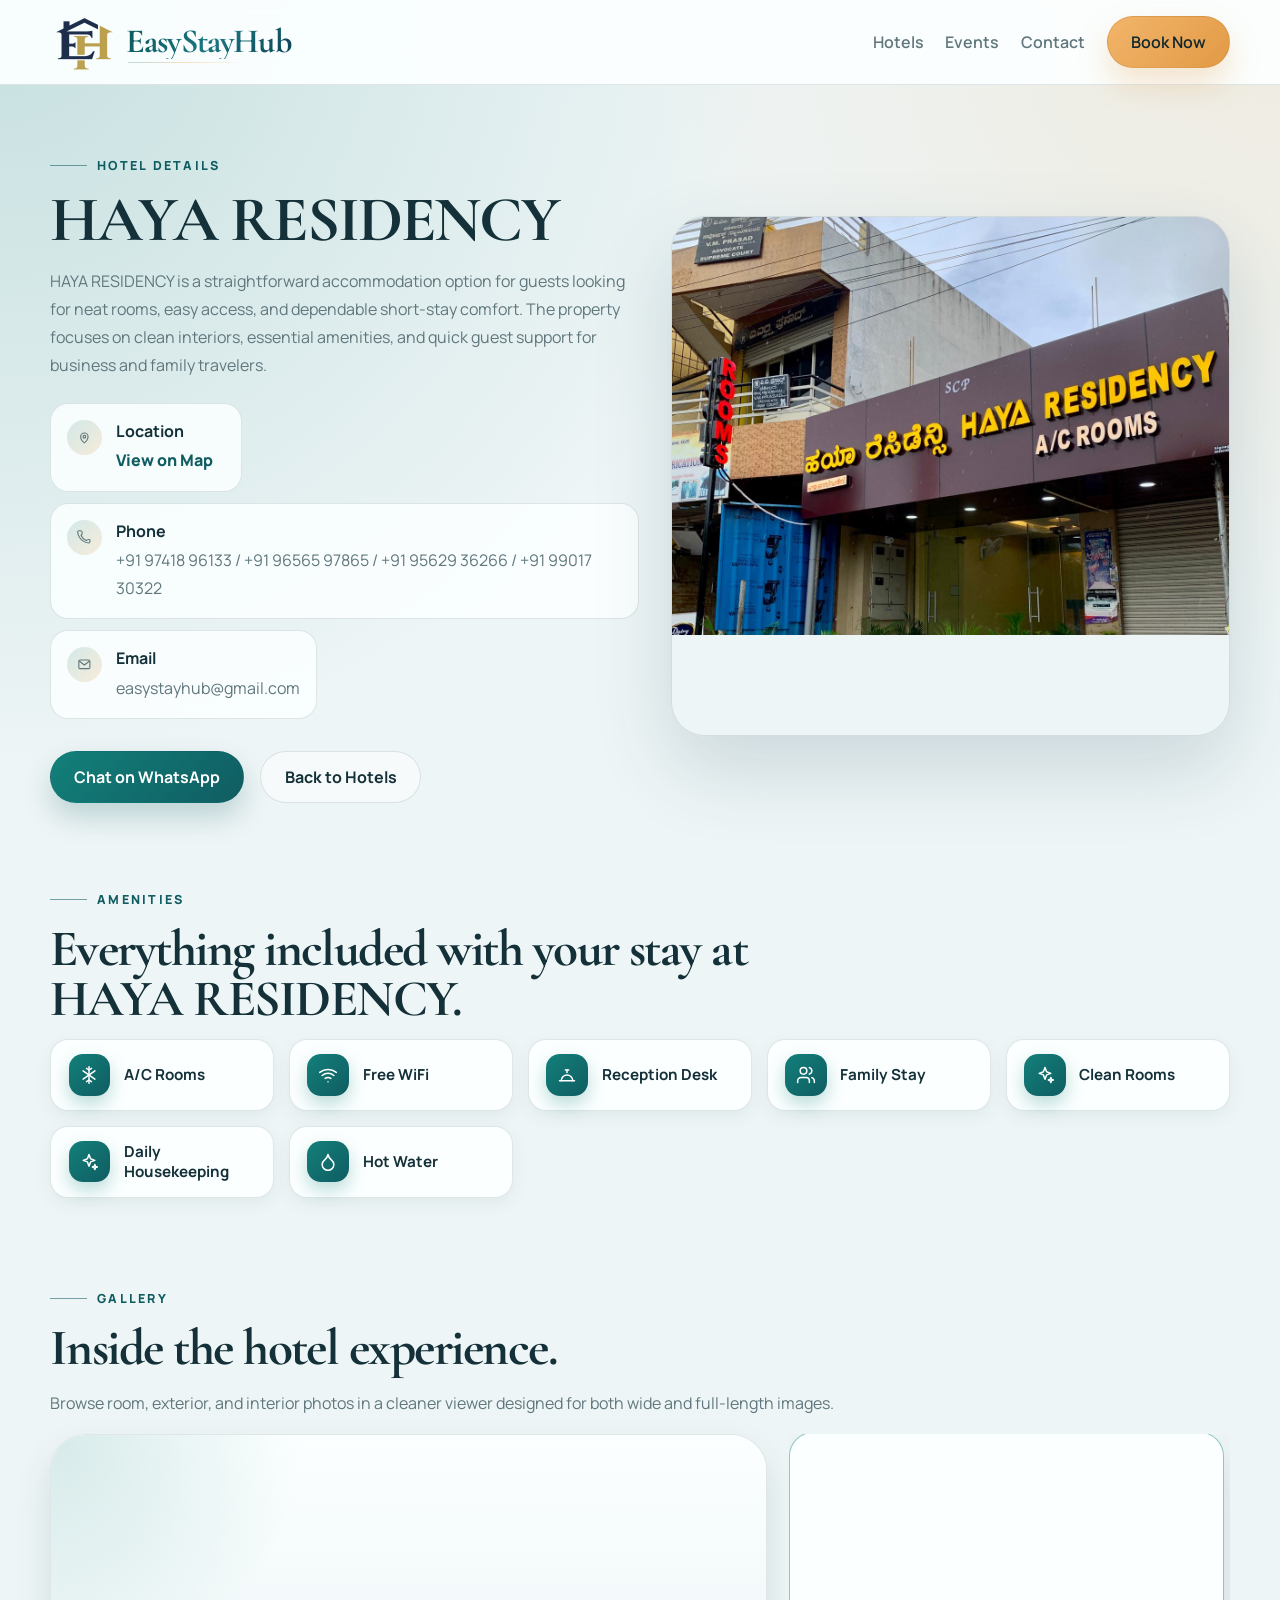
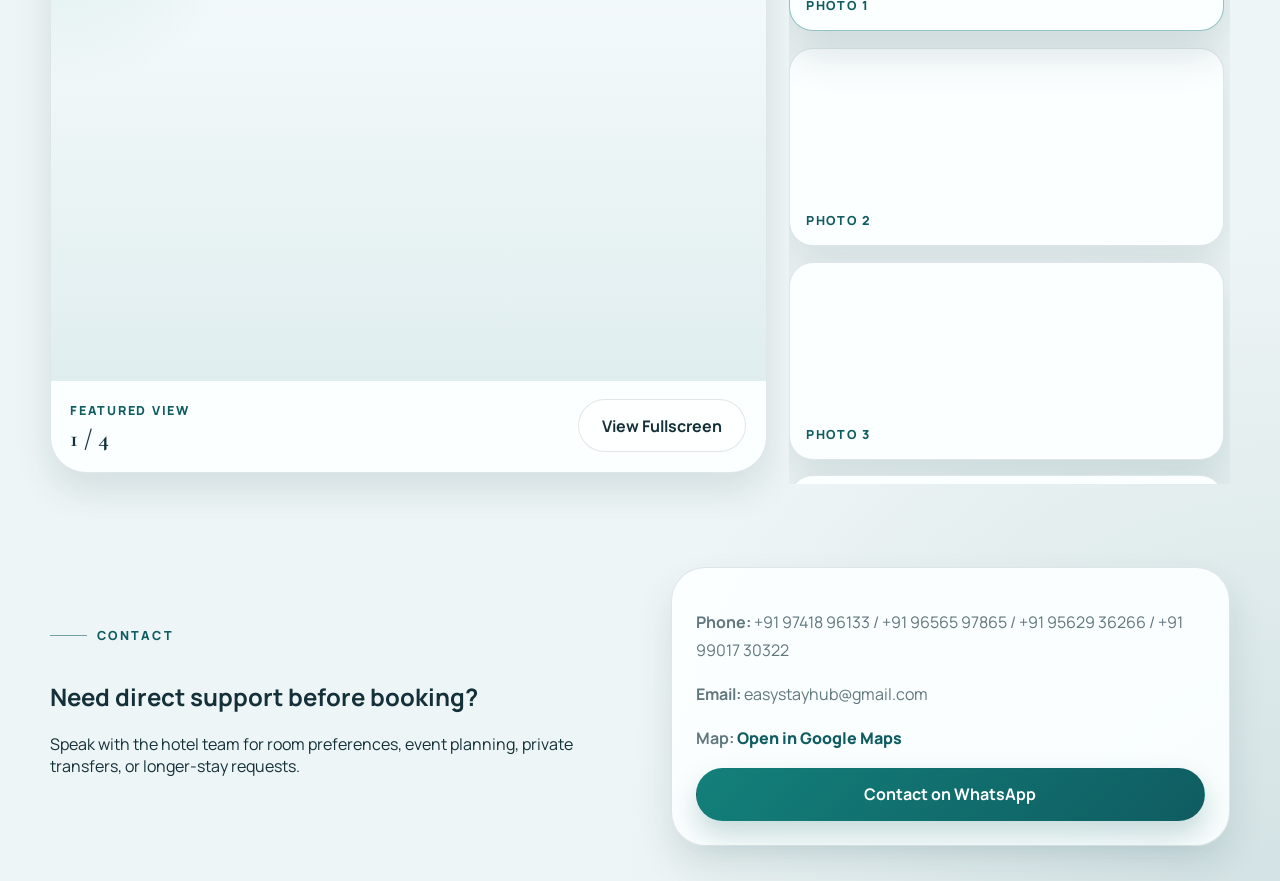
==== commit e5f28dcd: "feat: add amenity icons and improve styling for hotel details and amenities" ====
--- a/haya-residency-mysore.html
+++ b/haya-residency-mysore.html
@@ -62,14 +62,7 @@
       ],
       "telephone": "+91 99017 30322",
       "email": "easystayhub@gmail.com",
-      "address": {
-        "@type": "PostalAddress",
-        "streetAddress": "Devegowda Circle, Ring Rd, near HP Petrol Bunk, Alanahalli",
-        "addressLocality": "Mysuru",
-        "addressRegion": "Karnataka",
-        "addressCountry": "IN",
-        "postalCode": "570028"
-      },
+      "address": "Devegowda Circle, Ring Rd, near HP Petrol Bunk, Alanahalli, Mysuru, Karnataka 570028",
       "areaServed": [
         {
           "@type": "Place",
@@ -209,7 +202,7 @@
           <h2>Everything included with your stay at HAYA RESIDENCY.</h2>
         </div>
         <div class="detail-amenities">
-          <div class="detail-amenity"><span class="ui-icon ui-icon--amenity" aria-hidden="true"><svg viewBox="0 0 24 24" fill="none" stroke="currentColor" stroke-width="1.8" stroke-linecap="round" stroke-linejoin="round"><path d="m5 13 4 4L19 7"></path></svg></span><span>A/C Rooms</span></div><div class="detail-amenity"><span class="ui-icon ui-icon--amenity" aria-hidden="true"><svg viewBox="0 0 24 24" fill="none" stroke="currentColor" stroke-width="1.8" stroke-linecap="round" stroke-linejoin="round"><path d="m5 13 4 4L19 7"></path></svg></span><span>Free WiFi</span></div><div class="detail-amenity"><span class="ui-icon ui-icon--amenity" aria-hidden="true"><svg viewBox="0 0 24 24" fill="none" stroke="currentColor" stroke-width="1.8" stroke-linecap="round" stroke-linejoin="round"><path d="m5 13 4 4L19 7"></path></svg></span><span>Reception Desk</span></div><div class="detail-amenity"><span class="ui-icon ui-icon--amenity" aria-hidden="true"><svg viewBox="0 0 24 24" fill="none" stroke="currentColor" stroke-width="1.8" stroke-linecap="round" stroke-linejoin="round"><path d="m5 13 4 4L19 7"></path></svg></span><span>Family Stay</span></div><div class="detail-amenity"><span class="ui-icon ui-icon--amenity" aria-hidden="true"><svg viewBox="0 0 24 24" fill="none" stroke="currentColor" stroke-width="1.8" stroke-linecap="round" stroke-linejoin="round"><path d="m5 13 4 4L19 7"></path></svg></span><span>Clean Rooms</span></div><div class="detail-amenity"><span class="ui-icon ui-icon--amenity" aria-hidden="true"><svg viewBox="0 0 24 24" fill="none" stroke="currentColor" stroke-width="1.8" stroke-linecap="round" stroke-linejoin="round"><path d="m5 13 4 4L19 7"></path></svg></span><span>Daily Housekeeping</span></div><div class="detail-amenity"><span class="ui-icon ui-icon--amenity" aria-hidden="true"><svg viewBox="0 0 24 24" fill="none" stroke="currentColor" stroke-width="1.8" stroke-linecap="round" stroke-linejoin="round"><path d="m5 13 4 4L19 7"></path></svg></span><span>Hot Water</span></div>
+          <div class="detail-amenity"><span class="ui-icon ui-icon--amenity" aria-hidden="true"><svg viewBox="0 0 24 24" fill="none" stroke="currentColor" stroke-width="1.8" stroke-linecap="round" stroke-linejoin="round"><path d="M12 2v20"></path><path d="m4.9 7 14.2 10"></path><path d="m4.9 17 14.2-10"></path><path d="m9 4 3 2 3-2"></path><path d="m9 20 3-2 3 2"></path></svg></span><span>A/C Rooms</span></div><div class="detail-amenity"><span class="ui-icon ui-icon--amenity" aria-hidden="true"><svg viewBox="0 0 24 24" fill="none" stroke="currentColor" stroke-width="1.8" stroke-linecap="round" stroke-linejoin="round"><path d="M5 12.55a11 11 0 0 1 14.08 0"></path><path d="M8.53 16.11a6 6 0 0 1 6.95 0"></path><path d="M12 20h.01"></path><path d="M2 8.82a16 16 0 0 1 20 0"></path></svg></span><span>Free WiFi</span></div><div class="detail-amenity"><span class="ui-icon ui-icon--amenity" aria-hidden="true"><svg viewBox="0 0 24 24" fill="none" stroke="currentColor" stroke-width="1.8" stroke-linecap="round" stroke-linejoin="round"><path d="M3 19h18"></path><path d="M5 19a7 7 0 0 1 14 0"></path><path d="M12 9V6"></path><path d="M10 6h4"></path></svg></span><span>Reception Desk</span></div><div class="detail-amenity"><span class="ui-icon ui-icon--amenity" aria-hidden="true"><svg viewBox="0 0 24 24" fill="none" stroke="currentColor" stroke-width="1.8" stroke-linecap="round" stroke-linejoin="round"><path d="M16 21v-2a4 4 0 0 0-4-4H6a4 4 0 0 0-4 4v2"></path><circle cx="9" cy="7" r="4"></circle><path d="M22 21v-2a4 4 0 0 0-3-3.87"></path><path d="M16 3.13a4 4 0 0 1 0 7.75"></path></svg></span><span>Family Stay</span></div><div class="detail-amenity"><span class="ui-icon ui-icon--amenity" aria-hidden="true"><svg viewBox="0 0 24 24" fill="none" stroke="currentColor" stroke-width="1.8" stroke-linecap="round" stroke-linejoin="round"><path d="M12 3l1.9 5.1L19 10l-5.1 1.9L12 17l-1.9-5.1L5 10l5.1-1.9z"></path><path d="M19 15l.8 2.2L22 18l-2.2.8L19 21l-.8-2.2L16 18l2.2-.8z"></path></svg></span><span>Clean Rooms</span></div><div class="detail-amenity"><span class="ui-icon ui-icon--amenity" aria-hidden="true"><svg viewBox="0 0 24 24" fill="none" stroke="currentColor" stroke-width="1.8" stroke-linecap="round" stroke-linejoin="round"><path d="M12 3l1.9 5.1L19 10l-5.1 1.9L12 17l-1.9-5.1L5 10l5.1-1.9z"></path><path d="M19 15l.8 2.2L22 18l-2.2.8L19 21l-.8-2.2L16 18l2.2-.8z"></path></svg></span><span>Daily Housekeeping</span></div><div class="detail-amenity"><span class="ui-icon ui-icon--amenity" aria-hidden="true"><svg viewBox="0 0 24 24" fill="none" stroke="currentColor" stroke-width="1.8" stroke-linecap="round" stroke-linejoin="round"><path d="M12 22a7 7 0 0 0 7-7c0-2-1-3.9-3-5.5S12.5 5.5 12 3c-.5 2.5-2 4.9-4 6.5S5 13 5 15a7 7 0 0 0 7 7z"></path></svg></span><span>Hot Water</span></div>
         </div>
       </div>
     </section>
--- a/css/styles.css
+++ b/css/styles.css
@@ -2706,3 +2706,212 @@
     grid-template-columns: 1fr;
   }
 }
+
+/* Hotel details – amenity cards */
+.detail-amenities {
+  grid-template-columns: repeat(auto-fill, minmax(210px, 1fr));
+  gap: 0.9rem;
+}
+
+.detail-amenity {
+  display: flex;
+  align-items: center;
+  gap: 0.85rem;
+  min-height: 4.4rem;
+  padding: 0.9rem 1.1rem;
+  border: 1px solid var(--line);
+  border-radius: var(--radius-md);
+  background: var(--surface);
+  box-shadow: 0 6px 18px rgba(15, 64, 73, 0.06);
+  color: var(--text);
+  font-size: 0.95rem;
+  font-weight: 700;
+  line-height: 1.3;
+  transition: transform 0.25s ease, box-shadow 0.25s ease, border-color 0.25s ease;
+}
+
+.detail-amenity:hover {
+  transform: translateY(-3px);
+  border-color: rgba(19, 128, 122, 0.35);
+  box-shadow: var(--shadow-md);
+}
+
+.detail-amenity .ui-icon {
+  width: 2.6rem;
+  height: 2.6rem;
+  border-radius: 14px;
+  background: linear-gradient(135deg, var(--brand), var(--brand-strong));
+  color: var(--white);
+  box-shadow: 0 8px 18px rgba(19, 128, 122, 0.28);
+}
+
+.detail-amenity .ui-icon svg {
+  width: 1.25rem;
+  height: 1.25rem;
+}
+
+@media (max-width: 820px) {
+  .detail-amenities {
+    grid-template-columns: repeat(2, minmax(0, 1fr));
+    gap: 0.7rem;
+  }
+
+  .detail-amenity {
+    gap: 0.65rem;
+    min-height: 3.8rem;
+    padding: 0.75rem 0.8rem;
+    font-size: 0.86rem;
+  }
+
+  .detail-amenity .ui-icon {
+    width: 2.2rem;
+    height: 2.2rem;
+    border-radius: 12px;
+  }
+
+  .detail-amenity .ui-icon svg {
+    width: 1.05rem;
+    height: 1.05rem;
+  }
+}
+
+@media (max-width: 340px) {
+  .detail-amenities {
+    grid-template-columns: 1fr;
+  }
+}
+
+@media (prefers-reduced-motion: reduce) {
+  .detail-amenity {
+    transition: none;
+  }
+
+  .detail-amenity:hover {
+    transform: none;
+  }
+}
+
+/* Homepage amenities – refreshed cards (matches hotel page amenity style) */
+.amenity-grid {
+  gap: 1rem;
+}
+
+.amenity-card {
+  position: relative;
+  border: 1px solid var(--line);
+  border-radius: var(--radius-lg);
+  background: var(--surface);
+  box-shadow: 0 10px 28px rgba(15, 64, 73, 0.08);
+  transition: transform 0.25s ease, box-shadow 0.25s ease, border-color 0.25s ease;
+}
+
+.amenity-card::after {
+  content: "";
+  position: absolute;
+  left: 50%;
+  bottom: 0;
+  width: 0;
+  height: 3px;
+  border-radius: 3px 3px 0 0;
+  background: linear-gradient(90deg, var(--brand), var(--brand-accent));
+  transform: translateX(-50%);
+  transition: width 0.3s ease;
+}
+
+.amenity-card:hover,
+.amenity-card:focus-within {
+  transform: translateY(-6px);
+  border-color: rgba(19, 128, 122, 0.35);
+  box-shadow: var(--shadow-lg);
+}
+
+.amenity-card:hover::after,
+.amenity-card:focus-within::after {
+  width: 55%;
+}
+
+.amenity-card__body {
+  gap: 0.85rem;
+  padding: 1.6rem 0.8rem 1.4rem;
+}
+
+.amenity-card__icon,
+.amenity-card:nth-child(n) .amenity-card__icon {
+  width: 3.4rem;
+  height: 3.4rem;
+  border-radius: 18px;
+  background: linear-gradient(135deg, var(--brand), var(--brand-strong));
+  color: var(--white);
+  box-shadow: 0 10px 22px rgba(19, 128, 122, 0.3);
+  transition: transform 0.3s ease;
+}
+
+.amenity-card:hover .amenity-card__icon {
+  transform: scale(1.08) rotate(-4deg);
+}
+
+.amenity-card__icon svg {
+  width: 1.5rem;
+  height: 1.5rem;
+}
+
+.amenity-card__body h3 {
+  font-family: "Manrope", sans-serif;
+  font-size: 0.98rem;
+  font-weight: 800;
+  letter-spacing: 0;
+  color: var(--text);
+}
+
+@media (max-width: 1120px) {
+  .amenity-grid {
+    grid-template-columns: repeat(3, minmax(0, 1fr));
+  }
+}
+
+@media (max-width: 820px) {
+  .amenity-grid {
+    grid-template-columns: repeat(3, minmax(0, 1fr));
+    gap: 0.7rem;
+  }
+
+  .amenity-card__body {
+    gap: 0.6rem;
+    padding: 1.1rem 0.5rem 1rem;
+  }
+
+  .amenity-card__icon,
+  .amenity-card:nth-child(n) .amenity-card__icon {
+    width: 2.8rem;
+    height: 2.8rem;
+    border-radius: 14px;
+  }
+
+  .amenity-card__icon svg {
+    width: 1.25rem;
+    height: 1.25rem;
+  }
+
+  .amenity-card__body h3 {
+    font-size: 0.88rem;
+  }
+}
+
+@media (max-width: 480px) {
+  .amenity-grid {
+    grid-template-columns: repeat(2, minmax(0, 1fr));
+  }
+}
+
+@media (prefers-reduced-motion: reduce) {
+  .amenity-card,
+  .amenity-card::after,
+  .amenity-card__icon {
+    transition: none;
+  }
+
+  .amenity-card:hover,
+  .amenity-card:hover .amenity-card__icon {
+    transform: none;
+  }
+}
